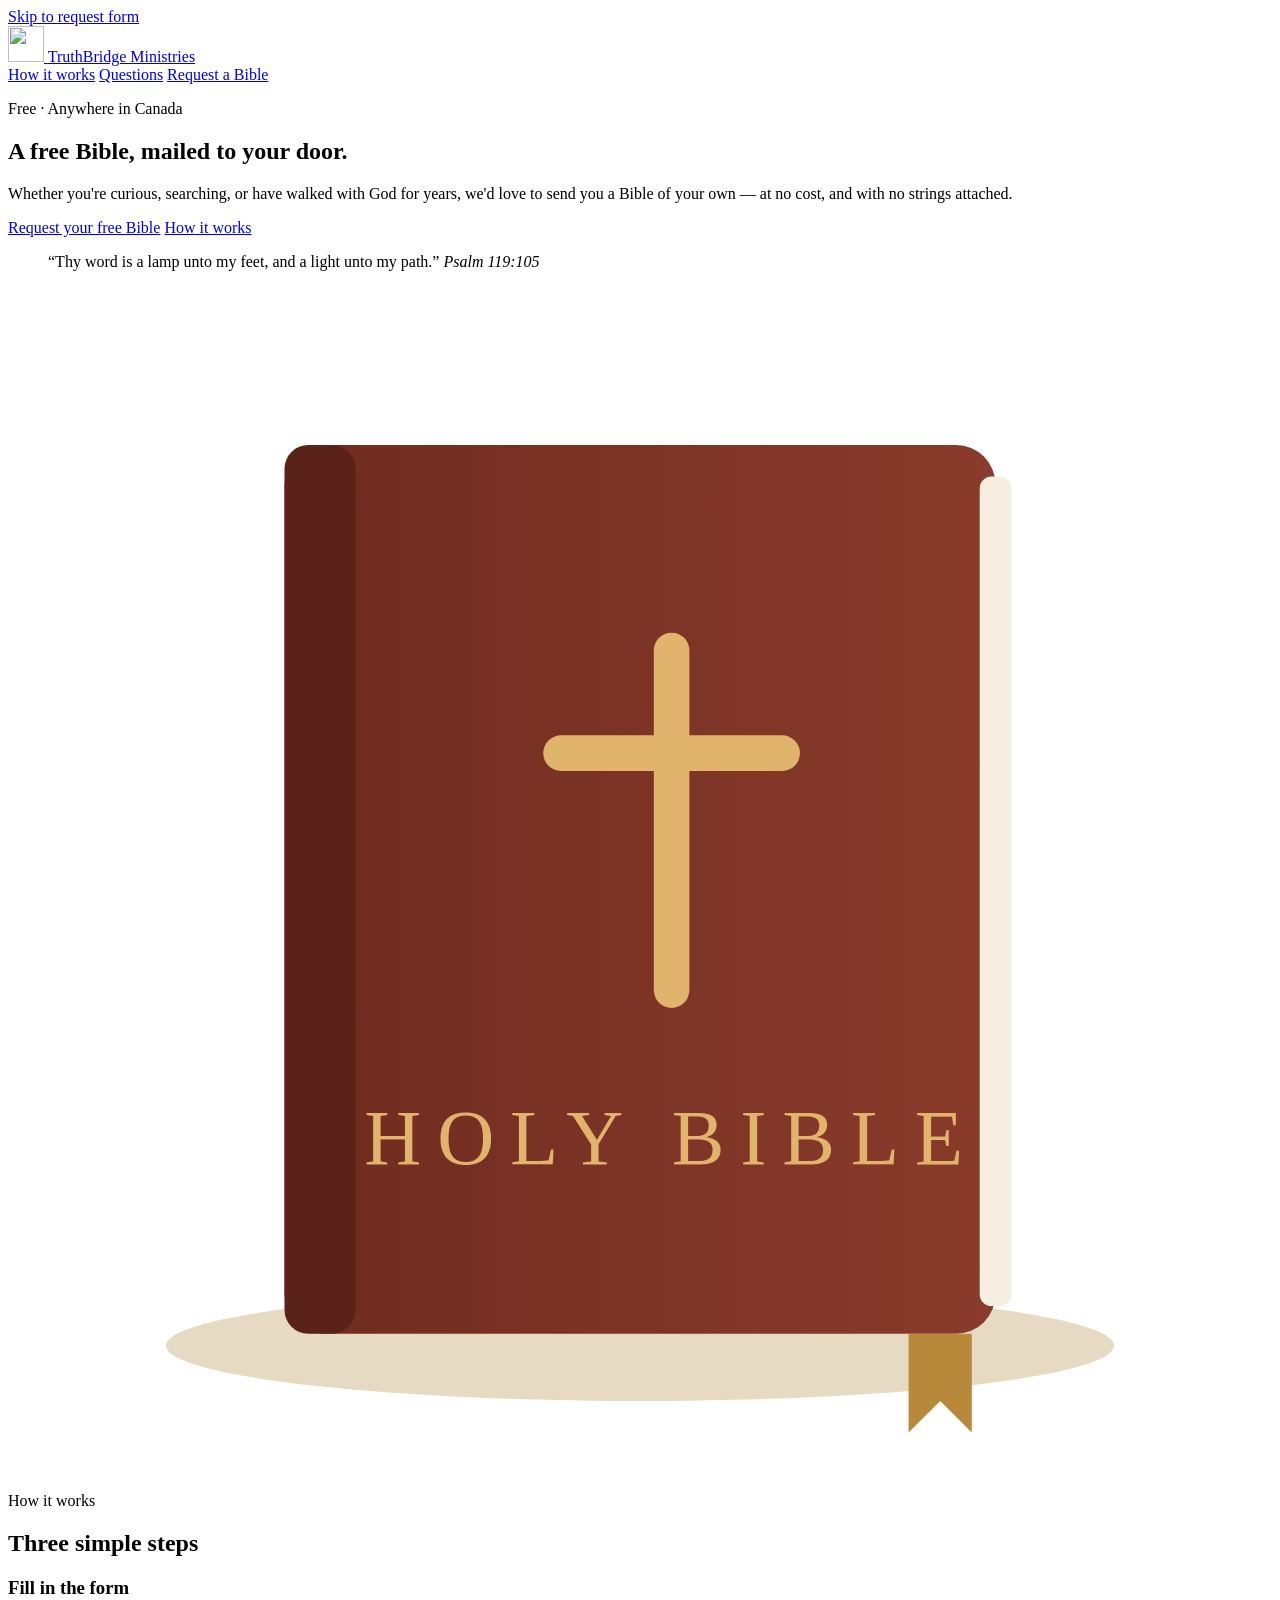
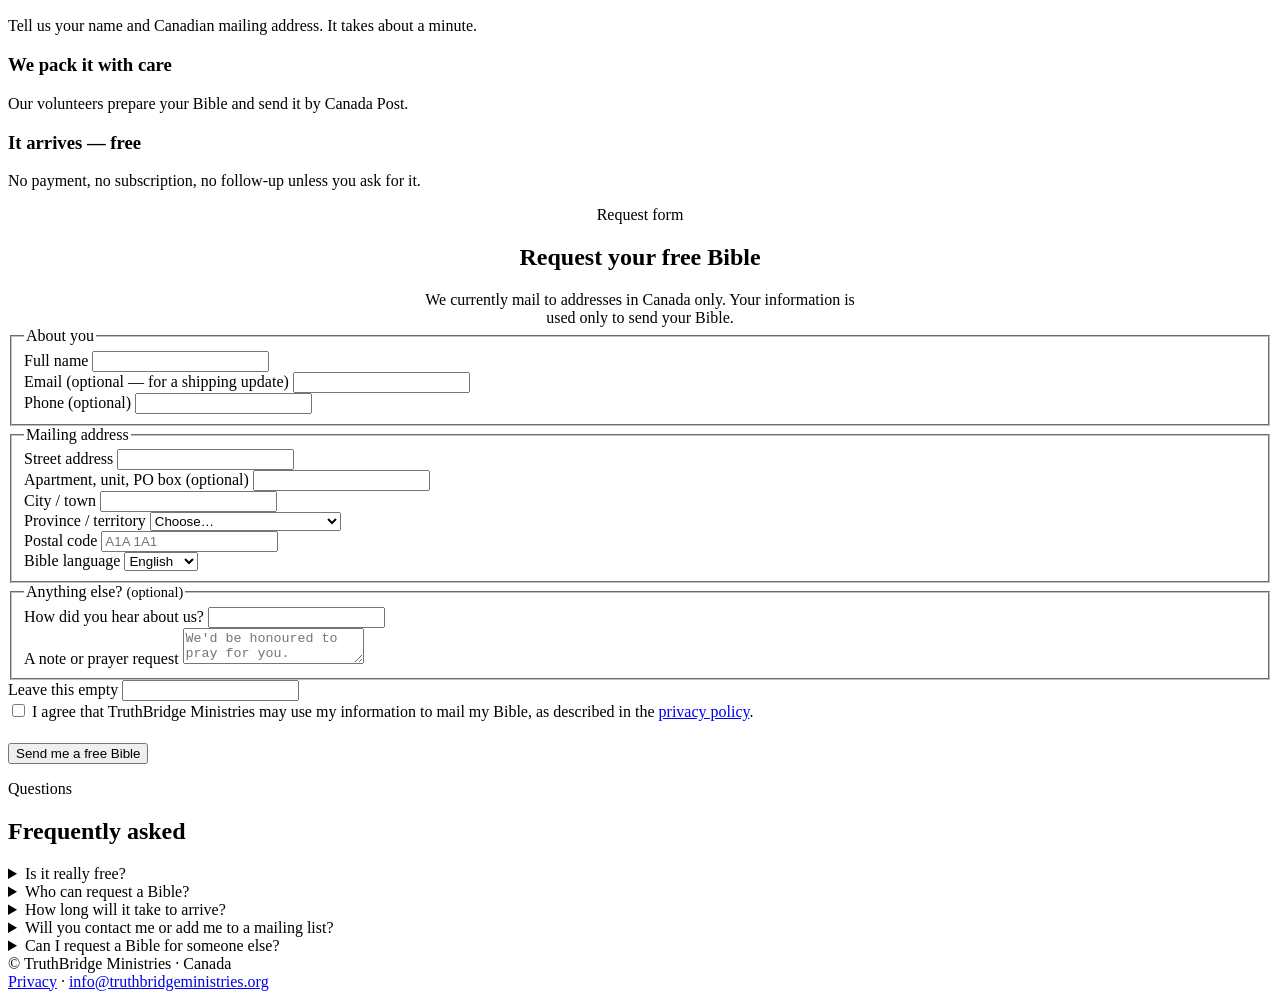
==== truthbridge/public/index.html @ 22ae553c "initial commit" ====
<!doctype html>
<html lang="en-CA">
<head>
  <meta charset="utf-8">
  <meta name="viewport" content="width=device-width, initial-scale=1">
  <title>TruthBridge Ministries — Free Bibles for Anyone in Canada</title>
  <meta name="description" content="TruthBridge Ministries mails a free Bible to anyone in Canada. No cost, no obligation — just fill in your address and we'll send one to you.">
  <link rel="icon" href="/assets/logo.svg" type="image/svg+xml">
  <meta property="og:title" content="Free Bibles for anyone in Canada — TruthBridge Ministries">
  <meta property="og:description" content="Request a free Bible, mailed to your door anywhere in Canada.">
  <meta property="og:type" content="website">
  <meta property="og:url" content="https://truthbridgeministries.org/">
  <link rel="preconnect" href="https://fonts.googleapis.com">
  <link rel="preconnect" href="https://fonts.gstatic.com" crossorigin>
  <link href="https://fonts.googleapis.com/css2?family=Cormorant+Garamond:ital,wght@0,600;0,700;1,500&family=Source+Sans+3:wght@400;600;700&display=swap" rel="stylesheet">
  <link rel="stylesheet" href="/assets/styles.css">
</head>
<body>
<a class="skip" href="#request">Skip to request form</a>

<header class="site-header">
  <div class="wrap">
    <a class="brand" href="/">
      <img src="/assets/logo.svg" alt="" width="36" height="36">
      <span>TruthBridge Ministries</span>
    </a>
    <nav class="nav" aria-label="Main">
      <a href="#how">How it works</a>
      <a href="#faq">Questions</a>
      <a href="#request" class="nav-cta">Request a Bible</a>
    </nav>
  </div>
</header>

<main>
  <section class="hero">
    <div class="wrap">
      <div>
        <p class="eyebrow">Free · Anywhere in Canada</p>
        <h1>A free Bible, mailed to your door.</h1>
        <p class="lede">Whether you're curious, searching, or have walked with God for years, we'd love to send you a Bible of your own — at no cost, and with no strings attached.</p>
        <div class="hero-actions">
          <a class="btn" href="#request">Request your free Bible</a>
          <a class="btn btn-ghost" href="#how">How it works</a>
        </div>
        <blockquote class="verse">
          “Thy word is a lamp unto my feet, and a light unto my path.”
          <cite>Psalm 119:105</cite>
        </blockquote>
      </div>
      <div class="hero-art" aria-hidden="true">
        <svg viewBox="0 0 320 300" xmlns="http://www.w3.org/2000/svg">
          <defs>
            <linearGradient id="cover" x1="0" x2="1">
              <stop offset="0" stop-color="#6f2c20"/><stop offset="1" stop-color="#8a3b2b"/>
            </linearGradient>
          </defs>
          <ellipse cx="160" cy="268" rx="120" ry="14" fill="#e6dac3"/>
          <rect x="70" y="40" width="180" height="225" rx="10" fill="url(#cover)"/>
          <rect x="70" y="40" width="18" height="225" rx="6" fill="#5a2218"/>
          <rect x="246" y="48" width="8" height="210" rx="3" fill="#f6efe0"/>
          <path d="M168 92 V178 M140 118 H196" stroke="#e0b46a" stroke-width="9" stroke-linecap="round"/>
          <text x="168" y="222" text-anchor="middle" font-family="Georgia, serif" font-size="20" fill="#e0b46a" letter-spacing="4">HOLY BIBLE</text>
          <path d="M228 265 L228 290 L236 282 L244 290 L244 265" fill="#b8893a"/>
        </svg>
      </div>
    </div>
  </section>

  <section id="how">
    <div class="wrap">
      <p class="eyebrow">How it works</p>
      <h2>Three simple steps</h2>
      <div class="steps">
        <div class="step"><h3>Fill in the form</h3><p>Tell us your name and Canadian mailing address. It takes about a minute.</p></div>
        <div class="step"><h3>We pack it with care</h3><p>Our volunteers prepare your Bible and send it by Canada Post.</p></div>
        <div class="step"><h3>It arrives — free</h3><p>No payment, no subscription, no follow-up unless you ask for it.</p></div>
      </div>
    </div>
  </section>

  <section id="request" class="alt">
    <div class="wrap">
      <p class="eyebrow" style="text-align:center">Request form</p>
      <h2 style="text-align:center">Request your free Bible</h2>
      <p style="text-align:center;color:var(--ink-soft);max-width:56ch;margin:0 auto">We currently mail to addresses in Canada only. Your information is used only to send your Bible.</p>

      <div class="form-card">
        <form id="bible-form" novalidate>
          <fieldset>
            <legend>About you</legend>
            <div class="grid">
              <div class="full">
                <label for="name">Full name</label>
                <input id="name" name="name" autocomplete="name" required maxlength="120">
              </div>
              <div>
                <label for="email">Email <span class="opt">(optional — for a shipping update)</span></label>
                <input id="email" name="email" type="email" autocomplete="email" maxlength="200">
              </div>
              <div>
                <label for="phone">Phone <span class="opt">(optional)</span></label>
                <input id="phone" name="phone" type="tel" autocomplete="tel" maxlength="30">
              </div>
            </div>
          </fieldset>

          <fieldset>
            <legend>Mailing address</legend>
            <div class="grid">
              <div class="full">
                <label for="address1">Street address</label>
                <input id="address1" name="address1" autocomplete="address-line1" required maxlength="200">
              </div>
              <div class="full">
                <label for="address2">Apartment, unit, PO box <span class="opt">(optional)</span></label>
                <input id="address2" name="address2" autocomplete="address-line2" maxlength="200">
              </div>
              <div>
                <label for="city">City / town</label>
                <input id="city" name="city" autocomplete="address-level2" required maxlength="100">
              </div>
              <div>
                <label for="province">Province / territory</label>
                <select id="province" name="province" autocomplete="address-level1" required>
                  <option value="">Choose…</option>
                  <option value="AB">Alberta</option>
                  <option value="BC">British Columbia</option>
                  <option value="MB">Manitoba</option>
                  <option value="NB">New Brunswick</option>
                  <option value="NL">Newfoundland and Labrador</option>
                  <option value="NS">Nova Scotia</option>
                  <option value="NT">Northwest Territories</option>
                  <option value="NU">Nunavut</option>
                  <option value="ON">Ontario</option>
                  <option value="PE">Prince Edward Island</option>
                  <option value="QC">Quebec</option>
                  <option value="SK">Saskatchewan</option>
                  <option value="YT">Yukon</option>
                </select>
              </div>
              <div>
                <label for="postal">Postal code</label>
                <input id="postal" name="postal" autocomplete="postal-code" required maxlength="7" placeholder="A1A 1A1" style="text-transform:uppercase">
              </div>
              <div>
                <label for="language">Bible language</label>
                <select id="language" name="language" required>
                  <option value="English">English</option>
                  <option value="French">Français</option>
                </select>
              </div>
            </div>
          </fieldset>

          <fieldset>
            <legend>Anything else? <span class="opt" style="font-family:var(--sans);font-size:.9rem">(optional)</span></legend>
            <div class="grid">
              <div class="full">
                <label for="heard">How did you hear about us?</label>
                <input id="heard" name="heard" maxlength="200">
              </div>
              <div class="full">
                <label for="message">A note or prayer request</label>
                <textarea id="message" name="message" maxlength="2000" placeholder="We'd be honoured to pray for you."></textarea>
              </div>
            </div>
          </fieldset>

          <div class="hp" aria-hidden="true">
            <label for="website">Leave this empty</label>
            <input id="website" name="website" tabindex="-1" autocomplete="off">
          </div>

          <label class="check">
            <input type="checkbox" name="consent" id="consent" required>
            <span>I agree that TruthBridge Ministries may use my information to mail my Bible, as described in the <a href="/privacy">privacy policy</a>.</span>
          </label>

          <div id="turnstile" style="margin-top:16px"></div>

          <div style="margin-top:22px">
            <button class="btn" type="submit" id="submit-btn">Send me a free Bible</button>
          </div>
          <div id="form-msg" class="form-msg" role="status" aria-live="polite"></div>
        </form>

        <div id="success" class="success" hidden>
          <h3>Thank you — your request is in!</h3>
          <p>We'll prepare your Bible and mail it to you soon. Delivery within Canada usually takes 2–3 weeks.</p>
          <p style="font-family:var(--serif);font-style:italic;font-size:1.15rem">“And ye shall know the truth, and the truth shall make you free.” — John 8:32</p>
        </div>
      </div>
    </div>
  </section>

  <section id="faq">
    <div class="wrap" style="max-width:820px">
      <p class="eyebrow">Questions</p>
      <h2>Frequently asked</h2>
      <div class="faq">
        <details><summary>Is it really free?</summary><p>Yes. There's no cost to you, including shipping. Our ministry is supported by the generosity of people who want God's Word in every Canadian home.</p></details>
        <details><summary>Who can request a Bible?</summary><p>Anyone with a mailing address in Canada. We ask for one Bible per household so we can reach as many people as possible.</p></details>
        <details><summary>How long will it take to arrive?</summary><p>Most Bibles arrive within 2–3 weeks. Remote and northern communities can take a little longer.</p></details>
        <details><summary>Will you contact me or add me to a mailing list?</summary><p>No. We only use your details to send your Bible (and a shipping note if you gave an email). We never sell or share your information.</p></details>
        <details><summary>Can I request a Bible for someone else?</summary><p>Yes — please enter their name and address, and make sure they'd be happy to receive it.</p></details>
      </div>
    </div>
  </section>
</main>

<footer class="site-footer">
  <div class="wrap">
    <div>© <span id="year"></span> TruthBridge Ministries · Canada</div>
    <div><a href="/privacy">Privacy</a> · <a href="mailto:info@truthbridgeministries.org">info@truthbridgeministries.org</a></div>
  </div>
</footer>

<script src="/assets/app.js" defer></script>
</body>
</html>
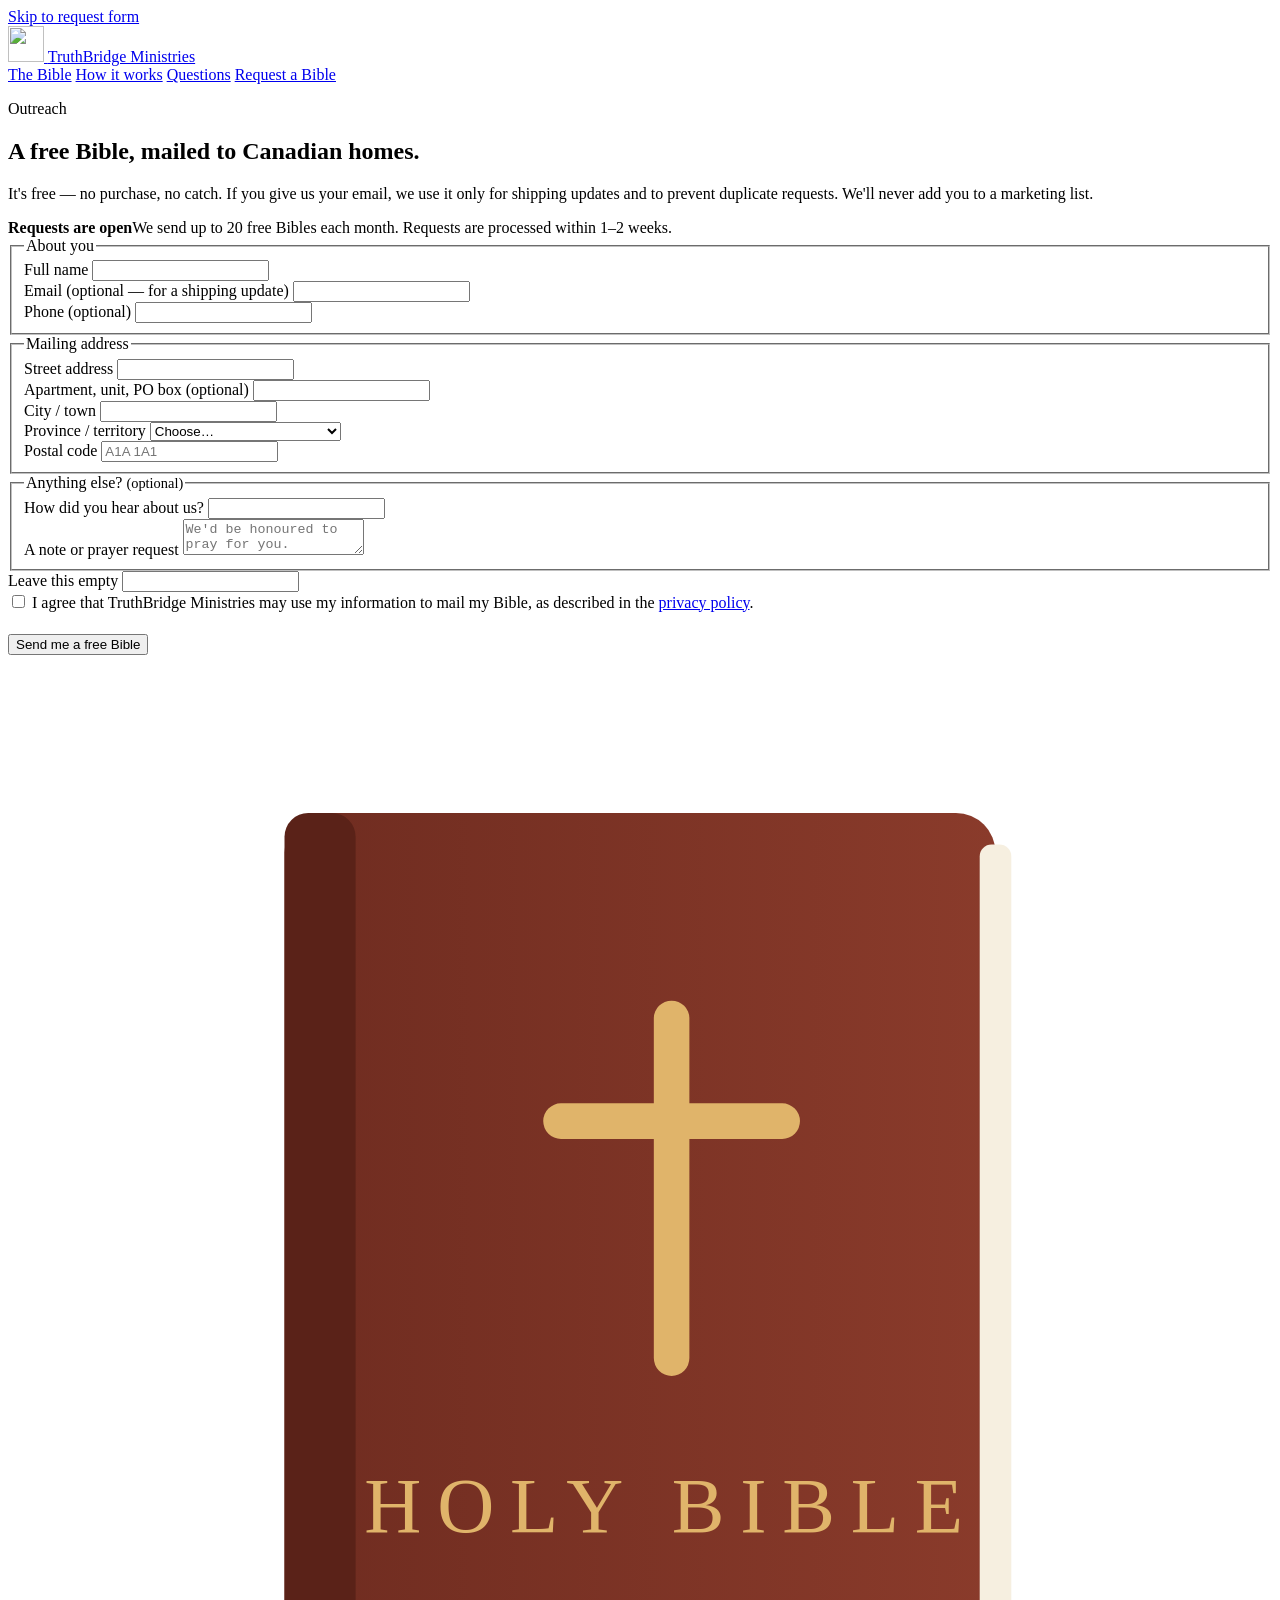
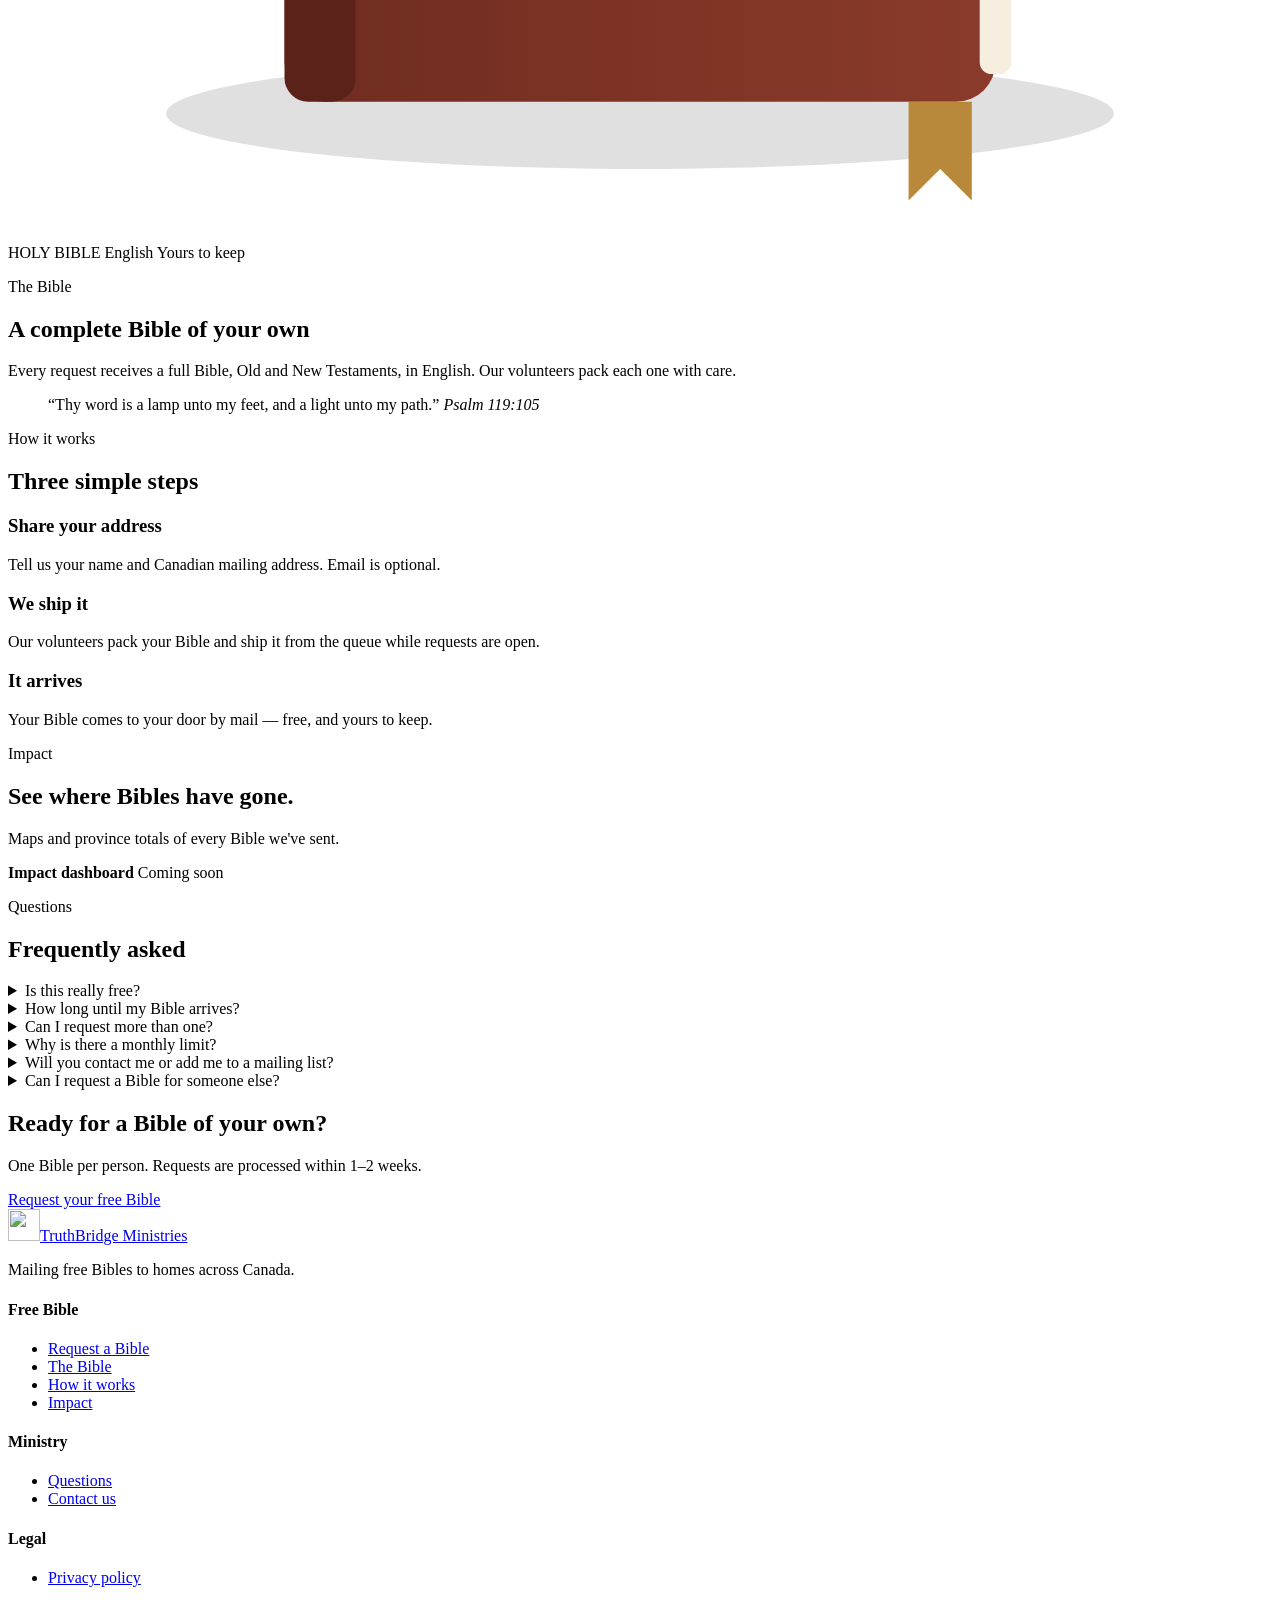
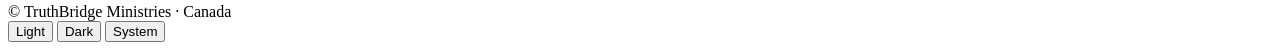
==== commit 37910b19: "Redesign free Bible page with monthly cap and one-per-person rule - New page layout: intro, open/ful" ====
--- a/truthbridge/public/index.html
+++ b/truthbridge/public/index.html
@@ -10,6 +10,7 @@
   <meta property="og:description" content="Request a free Bible, mailed to your door anywhere in Canada.">
   <meta property="og:type" content="website">
   <meta property="og:url" content="https://truthbridgeministries.org/">
+  <script src="/assets/theme.js"></script>
   <link rel="preconnect" href="https://fonts.googleapis.com">
   <link rel="preconnect" href="https://fonts.gstatic.com" crossorigin>
   <link href="https://fonts.googleapis.com/css2?family=Cormorant+Garamond:ital,wght@0,600;0,700;1,500&family=Source+Sans+3:wght@400;600;700&display=swap" rel="stylesheet">
@@ -25,6 +26,7 @@
       <span>TruthBridge Ministries</span>
     </a>
     <nav class="nav" aria-label="Main">
+      <a href="#bible">The Bible</a>
       <a href="#how">How it works</a>
       <a href="#faq">Questions</a>
       <a href="#request" class="nav-cta">Request a Bible</a>
@@ -33,59 +35,31 @@
 </header>
 
 <main>
-  <section class="hero">
-    <div class="wrap">
-      <div>
-        <p class="eyebrow">Free · Anywhere in Canada</p>
-        <h1>A free Bible, mailed to your door.</h1>
-        <p class="lede">Whether you're curious, searching, or have walked with God for years, we'd love to send you a Bible of your own — at no cost, and with no strings attached.</p>
-        <div class="hero-actions">
-          <a class="btn" href="#request">Request your free Bible</a>
-          <a class="btn btn-ghost" href="#how">How it works</a>
+  <!-- 1. Intro -->
+  <section class="intro">
+    <div class="wrap center">
+      <p class="eyebrow">Outreach</p>
+      <h1>A free Bible, mailed to Canadian homes.</h1>
+      <p class="lede">It's free — no purchase, no catch. If you give us your email, we use it only for shipping updates and to prevent duplicate requests. We'll never add you to a marketing list.</p>
+    </div>
+  </section>
+
+  <!-- 2. Status notice + request form (app.js switches these to the "full" state when the monthly cap is reached) -->
+  <section id="request" class="request">
+    <div class="wrap">
+      <div class="notice" id="notice" role="status">
+        <span class="dot" aria-hidden="true"></span>
+        <div id="notice-text"><strong>Requests are open</strong>We send up to <span data-limit>20</span> free Bibles each month. Requests are processed within 1–2 weeks.</div>
+      </div>
+
+      <div class="form-card">
+        <div id="closed-panel" class="closed-panel" hidden>
+          <h3>This month's requests are full</h3>
+          <p>We've reached our limit of <span data-limit>20</span> free Bibles for this month. Requests reopen on <strong data-reopens>the 1st of next month</strong> — please check back then.</p>
+          <p>Want to help us send more Bibles each month? Gifts help cover printing and postage.</p>
+          <a class="btn btn-ghost" href="mailto:contact@truthbridgeministries.org?subject=Supporting%20TruthBridge%20Ministries">Support the ministry</a>
         </div>
-        <blockquote class="verse">
-          “Thy word is a lamp unto my feet, and a light unto my path.”
-          <cite>Psalm 119:105</cite>
-        </blockquote>
-      </div>
-      <div class="hero-art" aria-hidden="true">
-        <svg viewBox="0 0 320 300" xmlns="http://www.w3.org/2000/svg">
-          <defs>
-            <linearGradient id="cover" x1="0" x2="1">
-              <stop offset="0" stop-color="#6f2c20"/><stop offset="1" stop-color="#8a3b2b"/>
-            </linearGradient>
-          </defs>
-          <ellipse cx="160" cy="268" rx="120" ry="14" fill="#e6dac3"/>
-          <rect x="70" y="40" width="180" height="225" rx="10" fill="url(#cover)"/>
-          <rect x="70" y="40" width="18" height="225" rx="6" fill="#5a2218"/>
-          <rect x="246" y="48" width="8" height="210" rx="3" fill="#f6efe0"/>
-          <path d="M168 92 V178 M140 118 H196" stroke="#e0b46a" stroke-width="9" stroke-linecap="round"/>
-          <text x="168" y="222" text-anchor="middle" font-family="Georgia, serif" font-size="20" fill="#e0b46a" letter-spacing="4">HOLY BIBLE</text>
-          <path d="M228 265 L228 290 L236 282 L244 290 L244 265" fill="#b8893a"/>
-        </svg>
-      </div>
-    </div>
-  </section>
-
-  <section id="how">
-    <div class="wrap">
-      <p class="eyebrow">How it works</p>
-      <h2>Three simple steps</h2>
-      <div class="steps">
-        <div class="step"><h3>Fill in the form</h3><p>Tell us your name and Canadian mailing address. It takes about a minute.</p></div>
-        <div class="step"><h3>We pack it with care</h3><p>Our volunteers prepare your Bible and send it by Canada Post.</p></div>
-        <div class="step"><h3>It arrives — free</h3><p>No payment, no subscription, no follow-up unless you ask for it.</p></div>
-      </div>
-    </div>
-  </section>
-
-  <section id="request" class="alt">
-    <div class="wrap">
-      <p class="eyebrow" style="text-align:center">Request form</p>
-      <h2 style="text-align:center">Request your free Bible</h2>
-      <p style="text-align:center;color:var(--ink-soft);max-width:56ch;margin:0 auto">We currently mail to addresses in Canada only. Your information is used only to send your Bible.</p>
-
-      <div class="form-card">
+
         <form id="bible-form" novalidate>
           <fieldset>
             <legend>About you</legend>
@@ -143,13 +117,6 @@
                 <label for="postal">Postal code</label>
                 <input id="postal" name="postal" autocomplete="postal-code" required maxlength="7" placeholder="A1A 1A1" style="text-transform:uppercase">
               </div>
-              <div>
-                <label for="language">Bible language</label>
-                <select id="language" name="language" required>
-                  <option value="English">English</option>
-                  <option value="French">Français</option>
-                </select>
-              </div>
             </div>
           </fieldset>
 
@@ -187,32 +154,141 @@
 
         <div id="success" class="success" hidden>
           <h3>Thank you — your request is in!</h3>
-          <p>We'll prepare your Bible and mail it to you soon. Delivery within Canada usually takes 2–3 weeks.</p>
+          <p>Requests are processed within 1–2 weeks.</p>
           <p style="font-family:var(--serif);font-style:italic;font-size:1.15rem">“And ye shall know the truth, and the truth shall make you free.” — John 8:32</p>
         </div>
       </div>
     </div>
   </section>
 
+  <!-- 3. Bible showcase -->
+  <section id="bible" class="showcase alt">
+    <div class="wrap">
+      <div class="bible-card" aria-hidden="true">
+        <svg viewBox="0 0 320 300" xmlns="http://www.w3.org/2000/svg">
+          <defs>
+            <linearGradient id="cover" x1="0" x2="1">
+              <stop offset="0" stop-color="#6f2c20"/><stop offset="1" stop-color="#8a3b2b"/>
+            </linearGradient>
+          </defs>
+          <ellipse cx="160" cy="268" rx="120" ry="14" fill="#000" opacity=".12"/>
+          <rect x="70" y="40" width="180" height="225" rx="10" fill="url(#cover)"/>
+          <rect x="70" y="40" width="18" height="225" rx="6" fill="#5a2218"/>
+          <rect x="246" y="48" width="8" height="210" rx="3" fill="#f6efe0"/>
+          <path d="M168 92 V178 M140 118 H196" stroke="#e0b46a" stroke-width="9" stroke-linecap="round"/>
+          <text x="168" y="222" text-anchor="middle" font-family="Georgia, serif" font-size="20" fill="#e0b46a" letter-spacing="4">HOLY BIBLE</text>
+          <path d="M228 265 L228 290 L236 282 L244 290 L244 265" fill="#b8893a"/>
+        </svg>
+        <div class="tags">
+          <span class="tag strong">HOLY BIBLE</span>
+          <span class="tag">English</span>
+          <span class="tag">Yours to keep</span>
+        </div>
+      </div>
+      <div>
+        <p class="eyebrow">The Bible</p>
+        <h2>A complete Bible of your own</h2>
+        <p class="lede">Every request receives a full Bible, Old and New Testaments, in English. Our volunteers pack each one with care.</p>
+        <blockquote class="verse">
+          “Thy word is a lamp unto my feet, and a light unto my path.”
+          <cite>Psalm 119:105</cite>
+        </blockquote>
+      </div>
+    </div>
+  </section>
+
+  <!-- 4. How it works -->
+  <section id="how">
+    <div class="wrap">
+      <p class="eyebrow">How it works</p>
+      <h2>Three simple steps</h2>
+      <div class="steps">
+        <div class="step"><h3>Share your address</h3><p>Tell us your name and Canadian mailing address. Email is optional.</p></div>
+        <div class="step"><h3>We ship it</h3><p>Our volunteers pack your Bible and ship it from the queue while requests are open.</p></div>
+        <div class="step"><h3>It arrives</h3><p>Your Bible comes to your door by mail — free, and yours to keep.</p></div>
+      </div>
+    </div>
+  </section>
+
+  <!-- 5. Impact dashboard (placeholder until details are ready) -->
+  <section id="impact" class="alt">
+    <div class="wrap">
+      <p class="eyebrow">Impact</p>
+      <h2>See where Bibles have gone.</h2>
+      <p class="lede">Maps and province totals of every Bible we've sent.</p>
+      <div class="impact-placeholder">
+        <strong>Impact dashboard</strong>
+        <span>Coming soon</span>
+      </div>
+    </div>
+  </section>
+
+  <!-- 6. FAQ -->
   <section id="faq">
-    <div class="wrap" style="max-width:820px">
+    <div class="wrap narrow">
       <p class="eyebrow">Questions</p>
       <h2>Frequently asked</h2>
       <div class="faq">
-        <details><summary>Is it really free?</summary><p>Yes. There's no cost to you, including shipping. Our ministry is supported by the generosity of people who want God's Word in every Canadian home.</p></details>
-        <details><summary>Who can request a Bible?</summary><p>Anyone with a mailing address in Canada. We ask for one Bible per household so we can reach as many people as possible.</p></details>
-        <details><summary>How long will it take to arrive?</summary><p>Most Bibles arrive within 2–3 weeks. Remote and northern communities can take a little longer.</p></details>
+        <details><summary>Is this really free?</summary><p>Yes — for any mailing address in Canada, including shipping, while monthly capacity and funding allow. Our ministry is supported by the generosity of people who want God's Word in every Canadian home.</p></details>
+        <details><summary>How long until my Bible arrives?</summary><p>Requests are processed within 1–2 weeks.</p></details>
+        <details><summary>Can I request more than one?</summary><p>No. We send one Bible per person so we can reach as many people as possible.</p></details>
+        <details><summary>Why is there a monthly limit?</summary><p>It keeps the ministry funded and sustainable. We currently send up to <span data-limit>20</span> Bibles each month. When the month is full, requests reopen on the 1st.</p></details>
         <details><summary>Will you contact me or add me to a mailing list?</summary><p>No. We only use your details to send your Bible (and a shipping note if you gave an email). We never sell or share your information.</p></details>
         <details><summary>Can I request a Bible for someone else?</summary><p>Yes — please enter their name and address, and make sure they'd be happy to receive it.</p></details>
       </div>
     </div>
   </section>
+
+  <!-- 7. Closing banner -->
+  <section class="closing alt">
+    <div class="wrap">
+      <div class="closing-card">
+        <h2 id="closing-title">Ready for a Bible of your own?</h2>
+        <p>One Bible per person. Requests are processed within 1–2 weeks.</p>
+        <a class="btn" href="#request" id="closing-btn">Request your free Bible</a>
+      </div>
+    </div>
+  </section>
 </main>
 
 <footer class="site-footer">
   <div class="wrap">
-    <div>© <span id="year"></span> TruthBridge Ministries · Canada</div>
-    <div><a href="/privacy">Privacy</a> · <a href="mailto:info@truthbridgeministries.org">info@truthbridgeministries.org</a></div>
+    <div class="footer-grid">
+      <div class="footer-about">
+        <a class="brand" href="/"><img src="/assets/logo.svg" alt="" width="32" height="32"><span>TruthBridge Ministries</span></a>
+        <p>Mailing free Bibles to homes across Canada.</p>
+      </div>
+      <div class="footer-col">
+        <h4>Free Bible</h4>
+        <ul>
+          <li><a href="#request">Request a Bible</a></li>
+          <li><a href="#bible">The Bible</a></li>
+          <li><a href="#how">How it works</a></li>
+          <li><a href="#impact">Impact</a></li>
+        </ul>
+      </div>
+      <div class="footer-col">
+        <h4>Ministry</h4>
+        <ul>
+          <li><a href="#faq">Questions</a></li>
+          <li><a href="mailto:contact@truthbridgeministries.org">Contact us</a></li>
+        </ul>
+      </div>
+      <div class="footer-col">
+        <h4>Legal</h4>
+        <ul>
+          <li><a href="/privacy">Privacy policy</a></li>
+        </ul>
+      </div>
+    </div>
+    <div class="footer-bottom">
+      <div>© <span id="year"></span> TruthBridge Ministries · Canada</div>
+      <div class="theme-toggle" role="group" aria-label="Appearance">
+        <button type="button" data-theme-choice="light">Light</button>
+        <button type="button" data-theme-choice="dark">Dark</button>
+        <button type="button" data-theme-choice="system">System</button>
+      </div>
+    </div>
   </div>
 </footer>
 
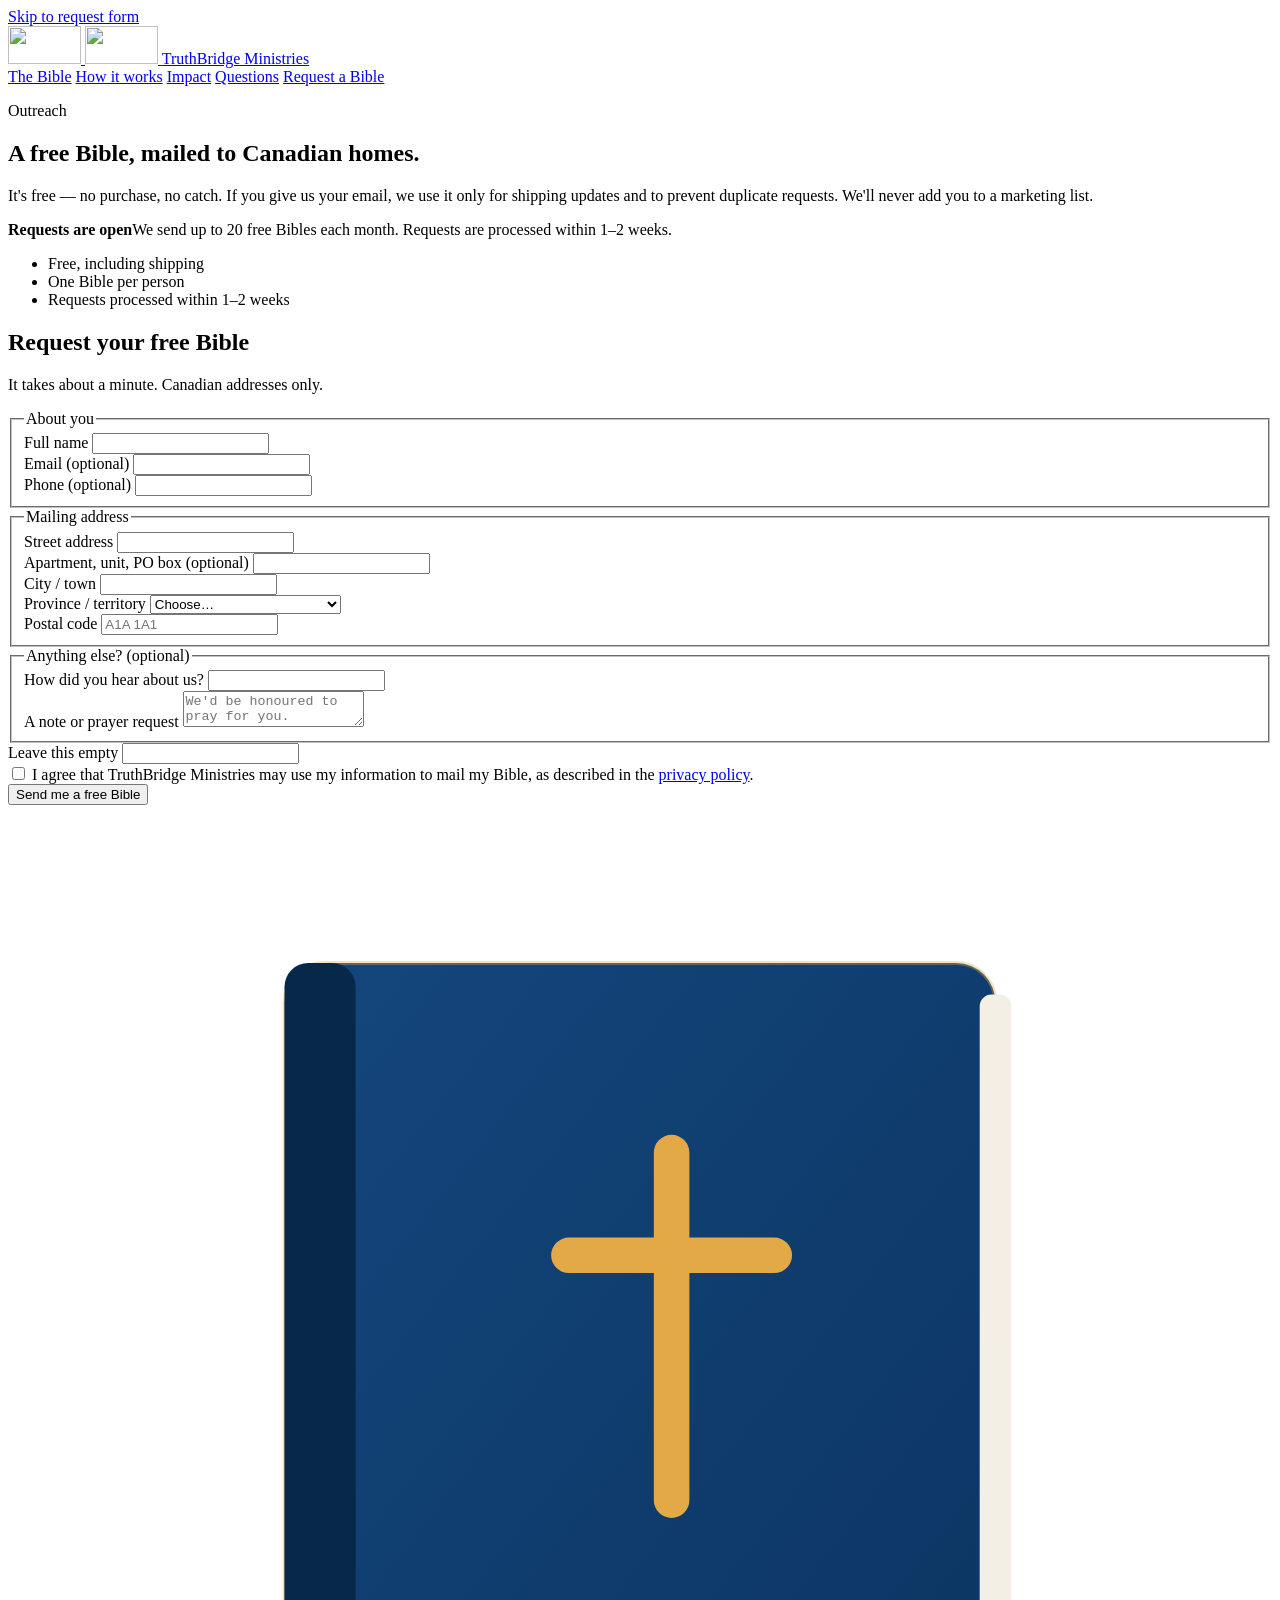
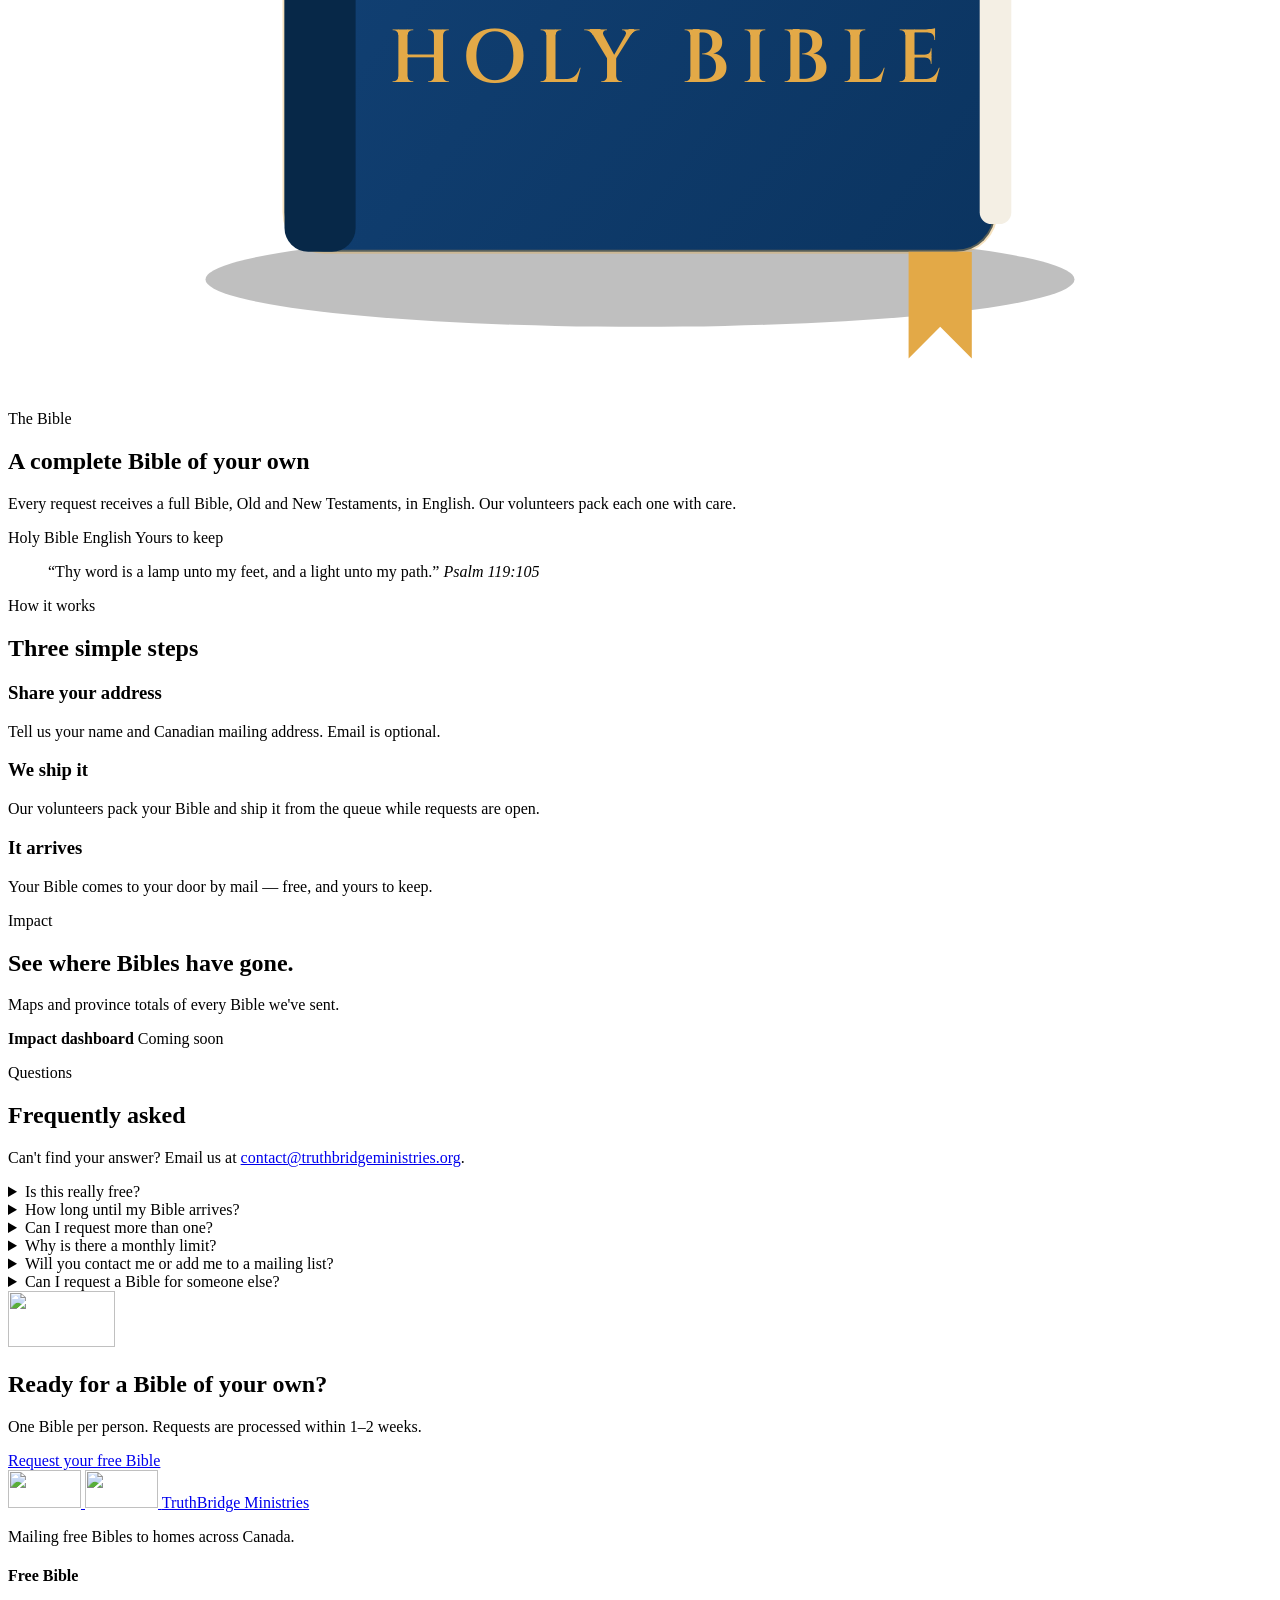
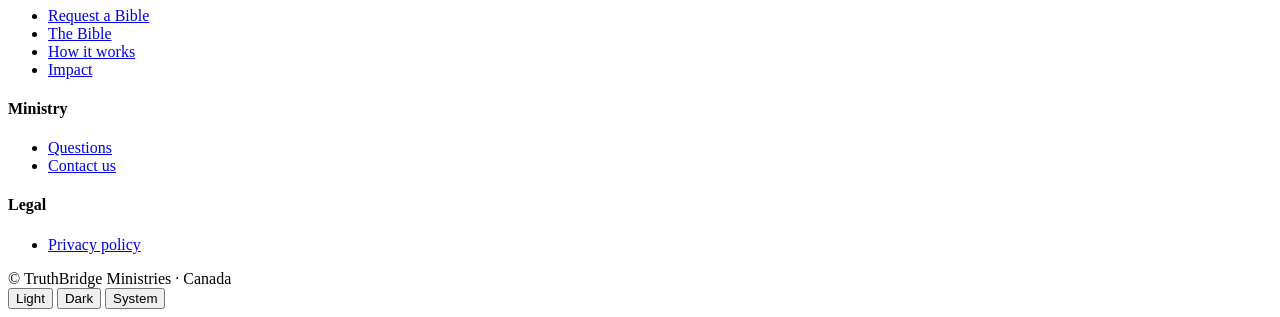
==== commit 922eea7c: "Rebrand site with logo colours, modern layout and consistent fonts - Navy #072848 and gold #e3a947 f" ====
--- a/truthbridge/public/index.html
+++ b/truthbridge/public/index.html
@@ -4,8 +4,10 @@
   <meta charset="utf-8">
   <meta name="viewport" content="width=device-width, initial-scale=1">
   <title>TruthBridge Ministries — Free Bibles for Anyone in Canada</title>
-  <meta name="description" content="TruthBridge Ministries mails a free Bible to anyone in Canada. No cost, no obligation — just fill in your address and we'll send one to you.">
-  <link rel="icon" href="/assets/logo.svg" type="image/svg+xml">
+  <meta name="description" content="TruthBridge Ministries mails a free Bible to anyone in Canada. No cost, no catch — just fill in your address and we'll send one to you.">
+  <meta name="theme-color" content="#072848">
+  <link rel="icon" href="/assets/favicon.png" type="image/png">
+  <link rel="apple-touch-icon" href="/assets/favicon.png">
   <meta property="og:title" content="Free Bibles for anyone in Canada — TruthBridge Ministries">
   <meta property="og:description" content="Request a free Bible, mailed to your door anywhere in Canada.">
   <meta property="og:type" content="website">
@@ -13,7 +15,7 @@
   <script src="/assets/theme.js"></script>
   <link rel="preconnect" href="https://fonts.googleapis.com">
   <link rel="preconnect" href="https://fonts.gstatic.com" crossorigin>
-  <link href="https://fonts.googleapis.com/css2?family=Cormorant+Garamond:ital,wght@0,600;0,700;1,500&family=Source+Sans+3:wght@400;600;700&display=swap" rel="stylesheet">
+  <link href="https://fonts.googleapis.com/css2?family=Cinzel:wght@600&family=Plus+Jakarta+Sans:ital,wght@0,400;0,500;0,600;0,700;0,800;1,400&display=swap" rel="stylesheet">
   <link rel="stylesheet" href="/assets/styles.css">
 </head>
 <body>
@@ -21,46 +23,55 @@
 
 <header class="site-header">
   <div class="wrap">
-    <a class="brand" href="/">
-      <img src="/assets/logo.svg" alt="" width="36" height="36">
-      <span>TruthBridge Ministries</span>
+    <a class="brand" href="/" aria-label="TruthBridge Ministries — home">
+      <img class="logo-light" src="/assets/logo-mark.png" alt="" width="73" height="38">
+      <img class="logo-dark" src="/assets/logo-mark-dark.png" alt="" width="73" height="38">
+      <span class="brand-name">TruthBridge Ministries</span>
     </a>
     <nav class="nav" aria-label="Main">
       <a href="#bible">The Bible</a>
       <a href="#how">How it works</a>
+      <a href="#impact">Impact</a>
       <a href="#faq">Questions</a>
-      <a href="#request" class="nav-cta">Request a Bible</a>
+      <a href="#request" class="btn btn-sm">Request a Bible</a>
     </nav>
   </div>
 </header>
 
 <main>
-  <!-- 1. Intro -->
-  <section class="intro">
-    <div class="wrap center">
-      <p class="eyebrow">Outreach</p>
-      <h1>A free Bible, mailed to Canadian homes.</h1>
-      <p class="lede">It's free — no purchase, no catch. If you give us your email, we use it only for shipping updates and to prevent duplicate requests. We'll never add you to a marketing list.</p>
-    </div>
-  </section>
-
-  <!-- 2. Status notice + request form (app.js switches these to the "full" state when the monthly cap is reached) -->
-  <section id="request" class="request">
-    <div class="wrap">
-      <div class="notice" id="notice" role="status">
-        <span class="dot" aria-hidden="true"></span>
-        <div id="notice-text"><strong>Requests are open</strong>We send up to <span data-limit>20</span> free Bibles each month. Requests are processed within 1–2 weeks.</div>
+  <!-- 1. Intro + status + request form (app.js switches to the "full" state when the monthly cap is reached) -->
+  <section class="hero" id="request">
+    <div class="wrap hero-grid">
+      <div class="hero-copy">
+        <p class="eyebrow">Outreach</p>
+        <h1>A free Bible, mailed to Canadian homes.</h1>
+        <p class="lede">It's free — no purchase, no catch. If you give us your email, we use it only for shipping updates and to prevent duplicate requests. We'll never add you to a marketing list.</p>
+
+        <div class="notice" id="notice" role="status">
+          <span class="dot" aria-hidden="true"></span>
+          <div id="notice-text"><strong>Requests are open</strong>We send up to <span data-limit>20</span> free Bibles each month. Requests are processed within 1–2 weeks.</div>
+        </div>
+
+        <ul class="checks">
+          <li>Free, including shipping</li>
+          <li>One Bible per person</li>
+          <li>Requests processed within 1–2 weeks</li>
+        </ul>
       </div>
 
       <div class="form-card">
         <div id="closed-panel" class="closed-panel" hidden>
-          <h3>This month's requests are full</h3>
+          <div class="icon-badge" aria-hidden="true">✦</div>
+          <h2 class="form-title">This month's requests are full</h2>
           <p>We've reached our limit of <span data-limit>20</span> free Bibles for this month. Requests reopen on <strong data-reopens>the 1st of next month</strong> — please check back then.</p>
           <p>Want to help us send more Bibles each month? Gifts help cover printing and postage.</p>
-          <a class="btn btn-ghost" href="mailto:contact@truthbridgeministries.org?subject=Supporting%20TruthBridge%20Ministries">Support the ministry</a>
+          <a class="btn" href="mailto:contact@truthbridgeministries.org?subject=Supporting%20TruthBridge%20Ministries">Support the ministry</a>
         </div>
 
         <form id="bible-form" novalidate>
+          <h2 class="form-title">Request your free Bible</h2>
+          <p class="form-sub">It takes about a minute. Canadian addresses only.</p>
+
           <fieldset>
             <legend>About you</legend>
             <div class="grid">
@@ -69,7 +80,7 @@
                 <input id="name" name="name" autocomplete="name" required maxlength="120">
               </div>
               <div>
-                <label for="email">Email <span class="opt">(optional — for a shipping update)</span></label>
+                <label for="email">Email <span class="opt">(optional)</span></label>
                 <input id="email" name="email" type="email" autocomplete="email" maxlength="200">
               </div>
               <div>
@@ -90,7 +101,7 @@
                 <label for="address2">Apartment, unit, PO box <span class="opt">(optional)</span></label>
                 <input id="address2" name="address2" autocomplete="address-line2" maxlength="200">
               </div>
-              <div>
+              <div class="full">
                 <label for="city">City / town</label>
                 <input id="city" name="city" autocomplete="address-level2" required maxlength="100">
               </div>
@@ -115,13 +126,13 @@
               </div>
               <div>
                 <label for="postal">Postal code</label>
-                <input id="postal" name="postal" autocomplete="postal-code" required maxlength="7" placeholder="A1A 1A1" style="text-transform:uppercase">
+                <input id="postal" name="postal" class="upper" autocomplete="postal-code" required maxlength="7" placeholder="A1A 1A1">
               </div>
             </div>
           </fieldset>
 
           <fieldset>
-            <legend>Anything else? <span class="opt" style="font-family:var(--sans);font-size:.9rem">(optional)</span></legend>
+            <legend>Anything else? <span class="opt">(optional)</span></legend>
             <div class="grid">
               <div class="full">
                 <label for="heard">How did you hear about us?</label>
@@ -144,51 +155,52 @@
             <span>I agree that TruthBridge Ministries may use my information to mail my Bible, as described in the <a href="/privacy">privacy policy</a>.</span>
           </label>
 
-          <div id="turnstile" style="margin-top:16px"></div>
-
-          <div style="margin-top:22px">
-            <button class="btn" type="submit" id="submit-btn">Send me a free Bible</button>
+          <div id="turnstile"></div>
+
+          <div class="form-actions">
+            <button class="btn btn-block" type="submit" id="submit-btn">Send me a free Bible</button>
           </div>
           <div id="form-msg" class="form-msg" role="status" aria-live="polite"></div>
         </form>
 
         <div id="success" class="success" hidden>
-          <h3>Thank you — your request is in!</h3>
+          <div class="icon-badge" aria-hidden="true">✓</div>
+          <h2 class="form-title">Thank you — your request is in!</h2>
           <p>Requests are processed within 1–2 weeks.</p>
-          <p style="font-family:var(--serif);font-style:italic;font-size:1.15rem">“And ye shall know the truth, and the truth shall make you free.” — John 8:32</p>
+          <p class="verse-sm">“And ye shall know the truth, and the truth shall make you free.” — John 8:32</p>
         </div>
       </div>
     </div>
   </section>
 
-  <!-- 3. Bible showcase -->
-  <section id="bible" class="showcase alt">
+  <!-- 2. Bible showcase -->
+  <section id="bible" class="showcase band">
     <div class="wrap">
-      <div class="bible-card" aria-hidden="true">
+      <div class="bible-art" aria-hidden="true">
         <svg viewBox="0 0 320 300" xmlns="http://www.w3.org/2000/svg">
           <defs>
-            <linearGradient id="cover" x1="0" x2="1">
-              <stop offset="0" stop-color="#6f2c20"/><stop offset="1" stop-color="#8a3b2b"/>
+            <linearGradient id="cover" x1="0" x2="1" y1="0" y2="1">
+              <stop offset="0" stop-color="#14467d"/><stop offset="1" stop-color="#0b3460"/>
             </linearGradient>
           </defs>
-          <ellipse cx="160" cy="268" rx="120" ry="14" fill="#000" opacity=".12"/>
-          <rect x="70" y="40" width="180" height="225" rx="10" fill="url(#cover)"/>
-          <rect x="70" y="40" width="18" height="225" rx="6" fill="#5a2218"/>
-          <rect x="246" y="48" width="8" height="210" rx="3" fill="#f6efe0"/>
-          <path d="M168 92 V178 M140 118 H196" stroke="#e0b46a" stroke-width="9" stroke-linecap="round"/>
-          <text x="168" y="222" text-anchor="middle" font-family="Georgia, serif" font-size="20" fill="#e0b46a" letter-spacing="4">HOLY BIBLE</text>
-          <path d="M228 265 L228 290 L236 282 L244 290 L244 265" fill="#b8893a"/>
+          <ellipse cx="160" cy="272" rx="110" ry="12" fill="#000" opacity=".25"/>
+          <rect x="70" y="40" width="180" height="225" rx="10" fill="url(#cover)" stroke="#e3a947" stroke-opacity=".35"/>
+          <rect x="70" y="40" width="18" height="225" rx="6" fill="#072848"/>
+          <rect x="246" y="48" width="8" height="210" rx="3" fill="#f4efe4"/>
+          <path d="M168 88 V176 M142 114 H194" stroke="#e3a947" stroke-width="9" stroke-linecap="round"/>
+          <text x="168" y="222" text-anchor="middle" font-family="Cinzel, Georgia, serif" font-weight="600" font-size="19" fill="#e3a947" letter-spacing="3">HOLY BIBLE</text>
+          <path d="M228 265 L228 292 L236 284 L244 292 L244 265" fill="#e3a947"/>
         </svg>
-        <div class="tags">
-          <span class="tag strong">HOLY BIBLE</span>
-          <span class="tag">English</span>
-          <span class="tag">Yours to keep</span>
-        </div>
       </div>
       <div>
         <p class="eyebrow">The Bible</p>
         <h2>A complete Bible of your own</h2>
         <p class="lede">Every request receives a full Bible, Old and New Testaments, in English. Our volunteers pack each one with care.</p>
+        <div class="tags">
+          <span class="tag strong">Holy Bible</span>
+          <span class="tag">English</span>
+          <span class="tag">Yours to keep</span>
+        </div>
         <blockquote class="verse">
           “Thy word is a lamp unto my feet, and a light unto my path.”
           <cite>Psalm 119:105</cite>
@@ -197,11 +209,13 @@
     </div>
   </section>
 
-  <!-- 4. How it works -->
+  <!-- 3. How it works -->
   <section id="how">
     <div class="wrap">
-      <p class="eyebrow">How it works</p>
-      <h2>Three simple steps</h2>
+      <div class="section-head">
+        <p class="eyebrow">How it works</p>
+        <h2>Three simple steps</h2>
+      </div>
       <div class="steps">
         <div class="step"><h3>Share your address</h3><p>Tell us your name and Canadian mailing address. Email is optional.</p></div>
         <div class="step"><h3>We ship it</h3><p>Our volunteers pack your Bible and ship it from the queue while requests are open.</p></div>
@@ -210,12 +224,14 @@
     </div>
   </section>
 
-  <!-- 5. Impact dashboard (placeholder until details are ready) -->
+  <!-- 4. Impact dashboard (placeholder until details are ready) -->
   <section id="impact" class="alt">
     <div class="wrap">
-      <p class="eyebrow">Impact</p>
-      <h2>See where Bibles have gone.</h2>
-      <p class="lede">Maps and province totals of every Bible we've sent.</p>
+      <div class="section-head">
+        <p class="eyebrow">Impact</p>
+        <h2>See where Bibles have gone.</h2>
+        <p class="lede">Maps and province totals of every Bible we've sent.</p>
+      </div>
       <div class="impact-placeholder">
         <strong>Impact dashboard</strong>
         <span>Coming soon</span>
@@ -223,11 +239,14 @@
     </div>
   </section>
 
-  <!-- 6. FAQ -->
+  <!-- 5. FAQ -->
   <section id="faq">
-    <div class="wrap narrow">
-      <p class="eyebrow">Questions</p>
-      <h2>Frequently asked</h2>
+    <div class="wrap faq-grid">
+      <div>
+        <p class="eyebrow">Questions</p>
+        <h2>Frequently asked</h2>
+        <p class="lede">Can't find your answer? Email us at <a href="mailto:contact@truthbridgeministries.org">contact@truthbridgeministries.org</a>.</p>
+      </div>
       <div class="faq">
         <details><summary>Is this really free?</summary><p>Yes — for any mailing address in Canada, including shipping, while monthly capacity and funding allow. Our ministry is supported by the generosity of people who want God's Word in every Canadian home.</p></details>
         <details><summary>How long until my Bible arrives?</summary><p>Requests are processed within 1–2 weeks.</p></details>
@@ -239,13 +258,14 @@
     </div>
   </section>
 
-  <!-- 7. Closing banner -->
-  <section class="closing alt">
+  <!-- 6. Closing banner -->
+  <section class="closing">
     <div class="wrap">
       <div class="closing-card">
+        <img src="/assets/logo-mark-dark.png" alt="" width="107" height="56">
         <h2 id="closing-title">Ready for a Bible of your own?</h2>
         <p>One Bible per person. Requests are processed within 1–2 weeks.</p>
-        <a class="btn" href="#request" id="closing-btn">Request your free Bible</a>
+        <a class="btn btn-gold" href="#request" id="closing-btn">Request your free Bible</a>
       </div>
     </div>
   </section>
@@ -255,7 +275,11 @@
   <div class="wrap">
     <div class="footer-grid">
       <div class="footer-about">
-        <a class="brand" href="/"><img src="/assets/logo.svg" alt="" width="32" height="32"><span>TruthBridge Ministries</span></a>
+        <a class="brand" href="/">
+          <img class="logo-light" src="/assets/logo-mark.png" alt="" width="73" height="38">
+          <img class="logo-dark" src="/assets/logo-mark-dark.png" alt="" width="73" height="38">
+          <span class="brand-name">TruthBridge Ministries</span>
+        </a>
         <p>Mailing free Bibles to homes across Canada.</p>
       </div>
       <div class="footer-col">
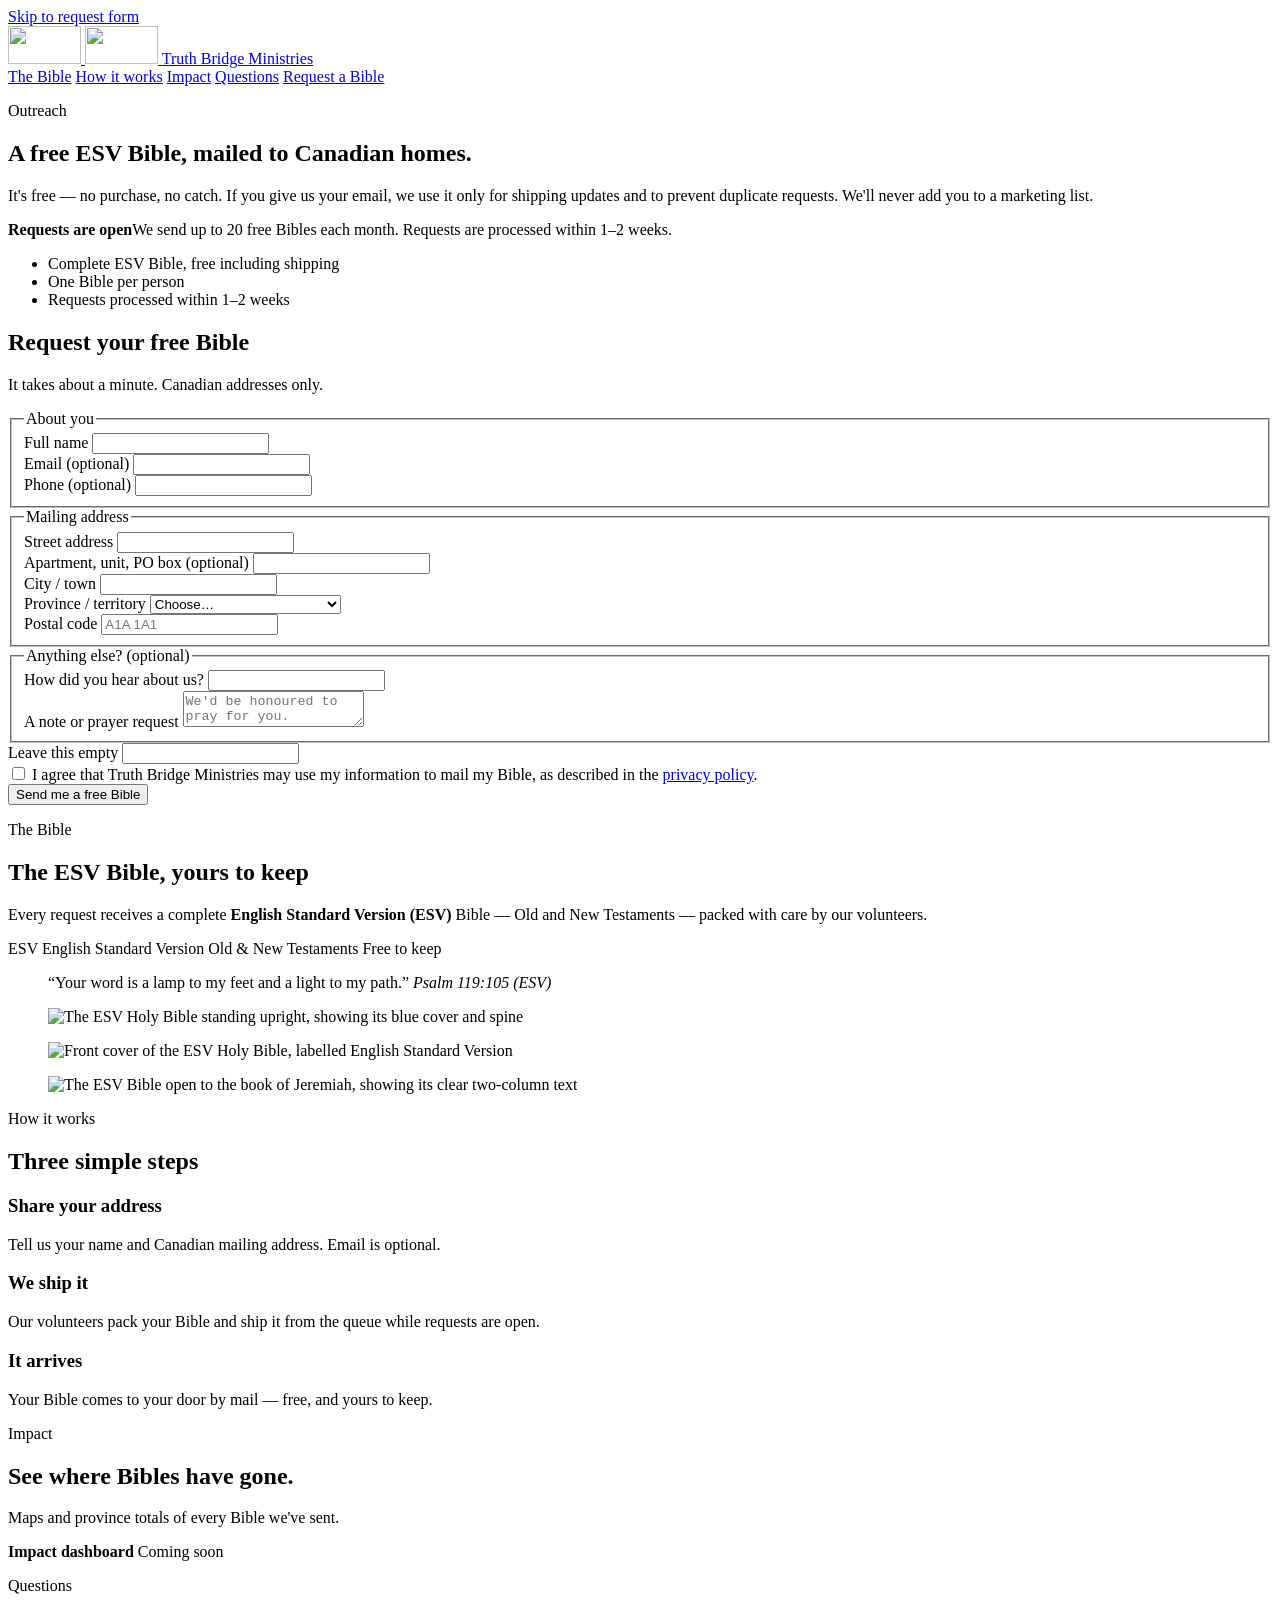
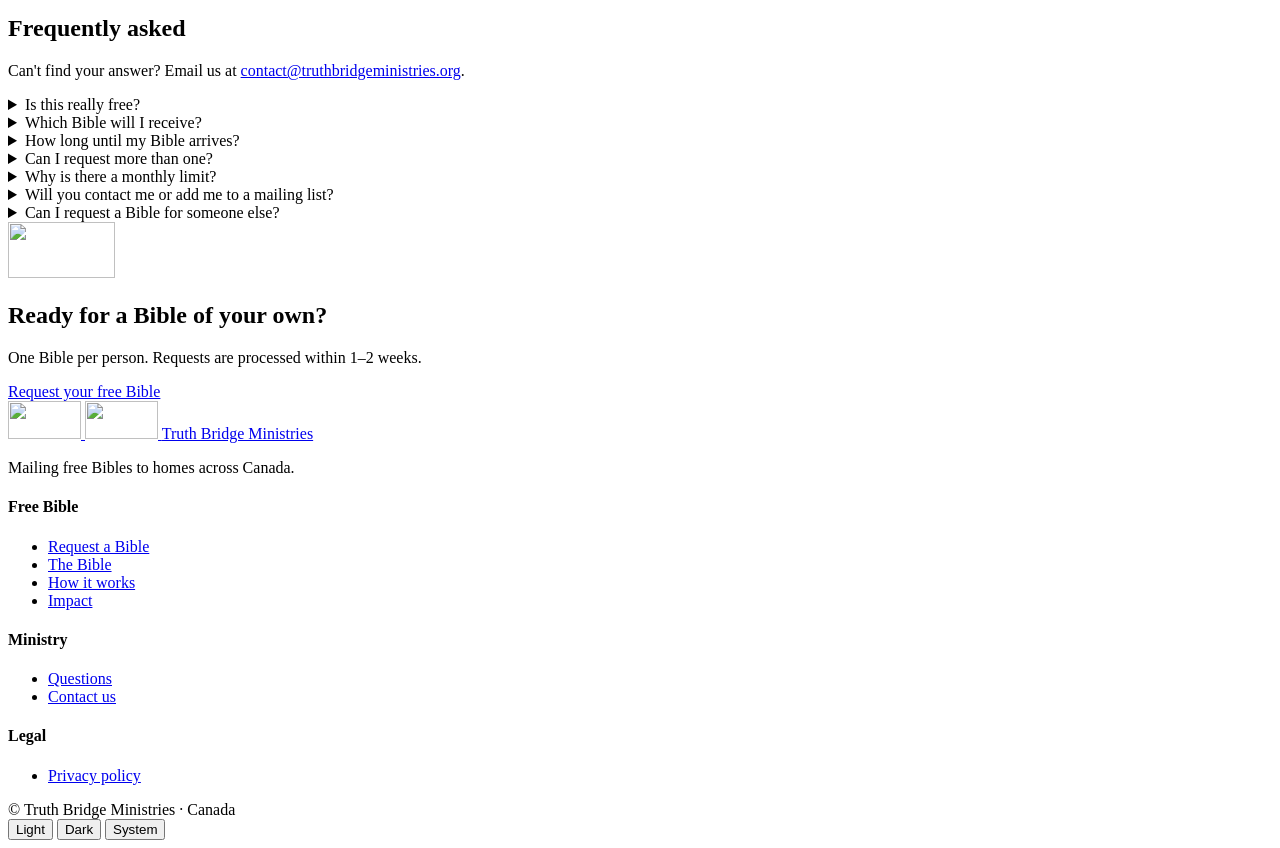
==== commit e42b813f: "Add ESV photo gallery and rename to Truth Bridge Ministries - Bible section uses cropped ESV media-p" ====
--- a/truthbridge/public/index.html
+++ b/truthbridge/public/index.html
@@ -3,13 +3,13 @@
 <head>
   <meta charset="utf-8">
   <meta name="viewport" content="width=device-width, initial-scale=1">
-  <title>TruthBridge Ministries — Free Bibles for Anyone in Canada</title>
-  <meta name="description" content="TruthBridge Ministries mails a free Bible to anyone in Canada. No cost, no catch — just fill in your address and we'll send one to you.">
+  <title>Truth Bridge Ministries — Free Bibles for Anyone in Canada</title>
+  <meta name="description" content="Truth Bridge Ministries mails a free ESV Bible to anyone in Canada. No cost, no catch — just fill in your address and we'll send one to you.">
   <meta name="theme-color" content="#072848">
   <link rel="icon" href="/assets/favicon.png" type="image/png">
   <link rel="apple-touch-icon" href="/assets/favicon.png">
-  <meta property="og:title" content="Free Bibles for anyone in Canada — TruthBridge Ministries">
-  <meta property="og:description" content="Request a free Bible, mailed to your door anywhere in Canada.">
+  <meta property="og:title" content="Free Bibles for anyone in Canada — Truth Bridge Ministries">
+  <meta property="og:description" content="Request a free ESV Bible, mailed to your door anywhere in Canada.">
   <meta property="og:type" content="website">
   <meta property="og:url" content="https://truthbridgeministries.org/">
   <script src="/assets/theme.js"></script>
@@ -23,10 +23,10 @@
 
 <header class="site-header">
   <div class="wrap">
-    <a class="brand" href="/" aria-label="TruthBridge Ministries — home">
+    <a class="brand" href="/" aria-label="Truth Bridge Ministries — home">
       <img class="logo-light" src="/assets/logo-mark.png" alt="" width="73" height="38">
       <img class="logo-dark" src="/assets/logo-mark-dark.png" alt="" width="73" height="38">
-      <span class="brand-name">TruthBridge Ministries</span>
+      <span class="brand-name">Truth Bridge Ministries</span>
     </a>
     <nav class="nav" aria-label="Main">
       <a href="#bible">The Bible</a>
@@ -44,7 +44,7 @@
     <div class="wrap hero-grid">
       <div class="hero-copy">
         <p class="eyebrow">Outreach</p>
-        <h1>A free Bible, mailed to Canadian homes.</h1>
+        <h1>A free ESV Bible, mailed to Canadian homes.</h1>
         <p class="lede">It's free — no purchase, no catch. If you give us your email, we use it only for shipping updates and to prevent duplicate requests. We'll never add you to a marketing list.</p>
 
         <div class="notice" id="notice" role="status">
@@ -53,7 +53,7 @@
         </div>
 
         <ul class="checks">
-          <li>Free, including shipping</li>
+          <li>Complete ESV Bible, free including shipping</li>
           <li>One Bible per person</li>
           <li>Requests processed within 1–2 weeks</li>
         </ul>
@@ -65,7 +65,7 @@
           <h2 class="form-title">This month's requests are full</h2>
           <p>We've reached our limit of <span data-limit>20</span> free Bibles for this month. Requests reopen on <strong data-reopens>the 1st of next month</strong> — please check back then.</p>
           <p>Want to help us send more Bibles each month? Gifts help cover printing and postage.</p>
-          <a class="btn" href="mailto:contact@truthbridgeministries.org?subject=Supporting%20TruthBridge%20Ministries">Support the ministry</a>
+          <a class="btn" href="mailto:contact@truthbridgeministries.org?subject=Supporting%20Truth%20Bridge%20Ministries">Support the ministry</a>
         </div>
 
         <form id="bible-form" novalidate>
@@ -152,7 +152,7 @@
 
           <label class="check">
             <input type="checkbox" name="consent" id="consent" required>
-            <span>I agree that TruthBridge Ministries may use my information to mail my Bible, as described in the <a href="/privacy">privacy policy</a>.</span>
+            <span>I agree that Truth Bridge Ministries may use my information to mail my Bible, as described in the <a href="/privacy">privacy policy</a>.</span>
           </label>
 
           <div id="turnstile"></div>
@@ -167,7 +167,7 @@
           <div class="icon-badge" aria-hidden="true">✓</div>
           <h2 class="form-title">Thank you — your request is in!</h2>
           <p>Requests are processed within 1–2 weeks.</p>
-          <p class="verse-sm">“And ye shall know the truth, and the truth shall make you free.” — John 8:32</p>
+          <p class="verse-sm">“You will know the truth, and the truth will set you free.” — John 8:32 (ESV)</p>
         </div>
       </div>
     </div>
@@ -176,35 +176,27 @@
   <!-- 2. Bible showcase -->
   <section id="bible" class="showcase band">
     <div class="wrap">
-      <div class="bible-art" aria-hidden="true">
-        <svg viewBox="0 0 320 300" xmlns="http://www.w3.org/2000/svg">
-          <defs>
-            <linearGradient id="cover" x1="0" x2="1" y1="0" y2="1">
-              <stop offset="0" stop-color="#14467d"/><stop offset="1" stop-color="#0b3460"/>
-            </linearGradient>
-          </defs>
-          <ellipse cx="160" cy="272" rx="110" ry="12" fill="#000" opacity=".25"/>
-          <rect x="70" y="40" width="180" height="225" rx="10" fill="url(#cover)" stroke="#e3a947" stroke-opacity=".35"/>
-          <rect x="70" y="40" width="18" height="225" rx="6" fill="#072848"/>
-          <rect x="246" y="48" width="8" height="210" rx="3" fill="#f4efe4"/>
-          <path d="M168 88 V176 M142 114 H194" stroke="#e3a947" stroke-width="9" stroke-linecap="round"/>
-          <text x="168" y="222" text-anchor="middle" font-family="Cinzel, Georgia, serif" font-weight="600" font-size="19" fill="#e3a947" letter-spacing="3">HOLY BIBLE</text>
-          <path d="M228 265 L228 292 L236 284 L244 292 L244 265" fill="#e3a947"/>
-        </svg>
-      </div>
-      <div>
-        <p class="eyebrow">The Bible</p>
-        <h2>A complete Bible of your own</h2>
-        <p class="lede">Every request receives a full Bible, Old and New Testaments, in English. Our volunteers pack each one with care.</p>
-        <div class="tags">
-          <span class="tag strong">Holy Bible</span>
-          <span class="tag">English</span>
-          <span class="tag">Yours to keep</span>
+      <div class="showcase-head">
+        <div>
+          <p class="eyebrow">The Bible</p>
+          <h2>The ESV Bible, yours to keep</h2>
+          <p class="lede">Every request receives a complete <strong>English Standard Version (ESV)</strong> Bible — Old and New Testaments — packed with care by our volunteers.</p>
+          <div class="tags">
+            <span class="tag strong">ESV</span>
+            <span class="tag">English Standard Version</span>
+            <span class="tag">Old &amp; New Testaments</span>
+            <span class="tag">Free to keep</span>
+          </div>
         </div>
         <blockquote class="verse">
-          “Thy word is a lamp unto my feet, and a light unto my path.”
-          <cite>Psalm 119:105</cite>
+          “Your word is a lamp to my feet and a light to my path.”
+          <cite>Psalm 119:105 (ESV)</cite>
         </blockquote>
+      </div>
+      <div class="bible-gallery">
+        <figure><img src="/assets/bible-standing.jpg" width="800" height="1000" loading="lazy" alt="The ESV Holy Bible standing upright, showing its blue cover and spine"></figure>
+        <figure><img src="/assets/bible-cover.jpg" width="800" height="1000" loading="lazy" alt="Front cover of the ESV Holy Bible, labelled English Standard Version"></figure>
+        <figure><img src="/assets/bible-open.jpg" width="1280" height="1000" loading="lazy" alt="The ESV Bible open to the book of Jeremiah, showing its clear two-column text"></figure>
       </div>
     </div>
   </section>
@@ -249,6 +241,7 @@
       </div>
       <div class="faq">
         <details><summary>Is this really free?</summary><p>Yes — for any mailing address in Canada, including shipping, while monthly capacity and funding allow. Our ministry is supported by the generosity of people who want God's Word in every Canadian home.</p></details>
+        <details><summary>Which Bible will I receive?</summary><p>A complete English Standard Version (ESV) Bible, with both the Old and New Testaments. It's yours to keep.</p></details>
         <details><summary>How long until my Bible arrives?</summary><p>Requests are processed within 1–2 weeks.</p></details>
         <details><summary>Can I request more than one?</summary><p>No. We send one Bible per person so we can reach as many people as possible.</p></details>
         <details><summary>Why is there a monthly limit?</summary><p>It keeps the ministry funded and sustainable. We currently send up to <span data-limit>20</span> Bibles each month. When the month is full, requests reopen on the 1st.</p></details>
@@ -278,7 +271,7 @@
         <a class="brand" href="/">
           <img class="logo-light" src="/assets/logo-mark.png" alt="" width="73" height="38">
           <img class="logo-dark" src="/assets/logo-mark-dark.png" alt="" width="73" height="38">
-          <span class="brand-name">TruthBridge Ministries</span>
+          <span class="brand-name">Truth Bridge Ministries</span>
         </a>
         <p>Mailing free Bibles to homes across Canada.</p>
       </div>
@@ -306,7 +299,7 @@
       </div>
     </div>
     <div class="footer-bottom">
-      <div>© <span id="year"></span> TruthBridge Ministries · Canada</div>
+      <div>© <span id="year"></span> Truth Bridge Ministries · Canada</div>
       <div class="theme-toggle" role="group" aria-label="Appearance">
         <button type="button" data-theme-choice="light">Light</button>
         <button type="button" data-theme-choice="dark">Dark</button>
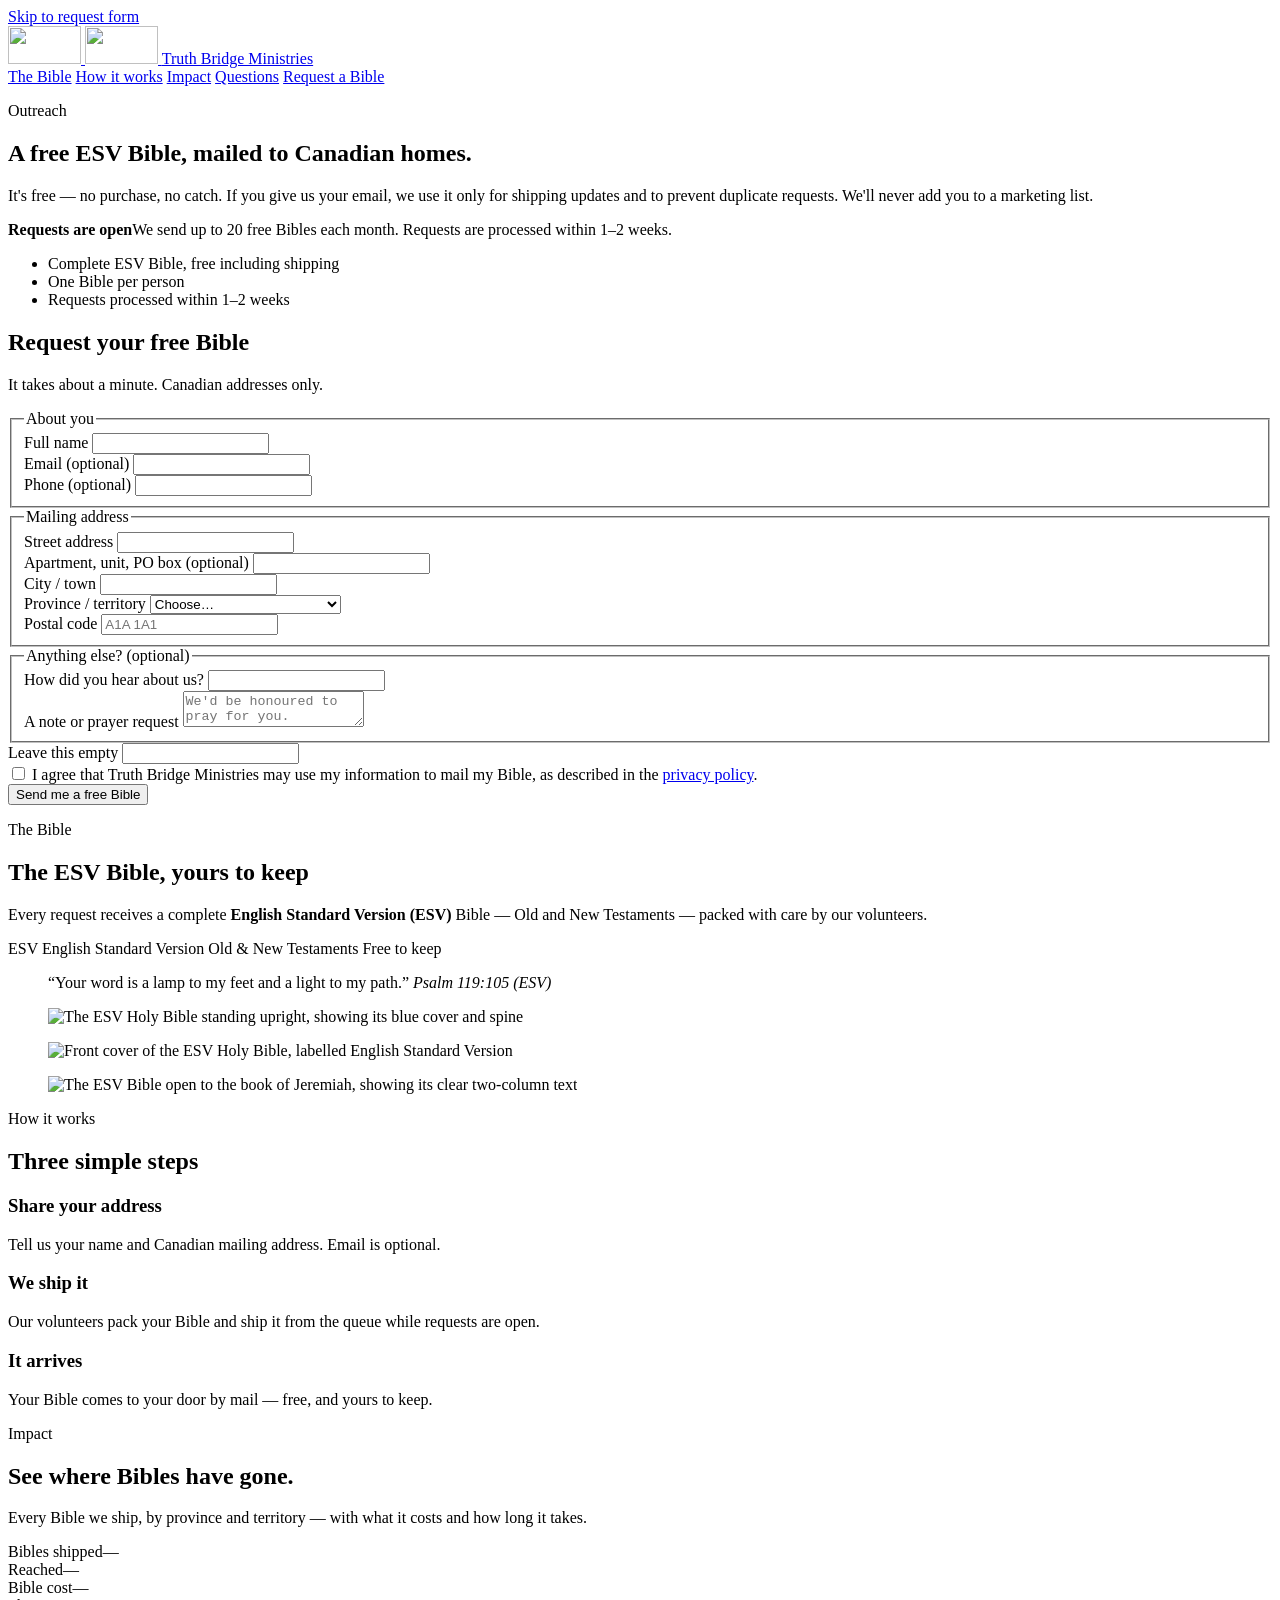
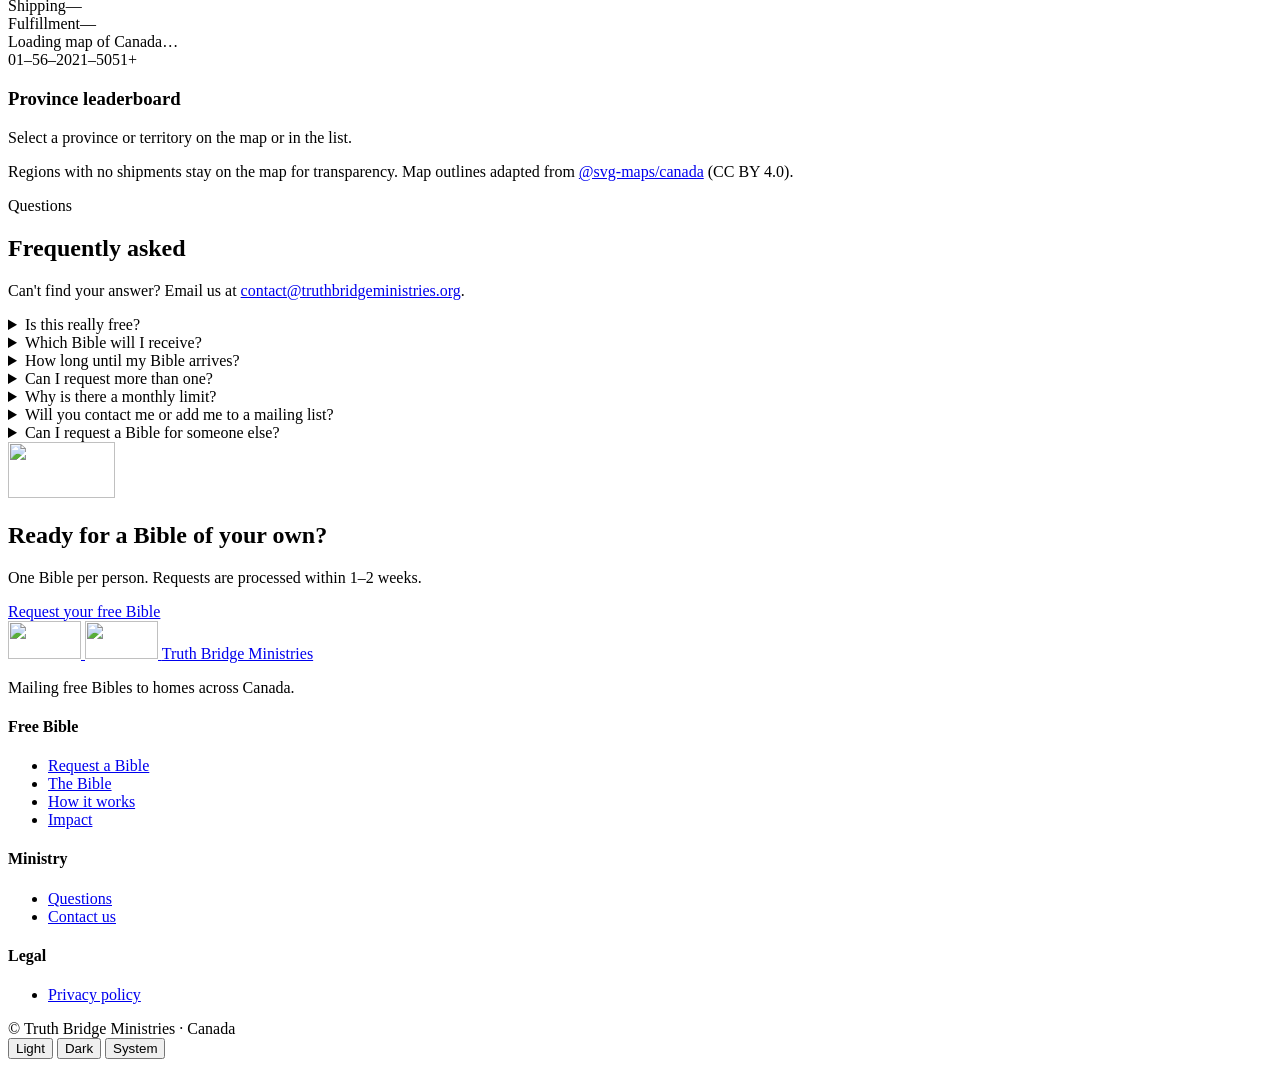
==== commit 1f1d5ad0: "Add impact dashboard with KPIs, Canada map and province leaderboard - /api/impact returns shipped, r" ====
--- a/truthbridge/public/index.html
+++ b/truthbridge/public/index.html
@@ -216,18 +216,38 @@
     </div>
   </section>
 
-  <!-- 4. Impact dashboard (placeholder until details are ready) -->
+  <!-- 4. Impact dashboard (impact.js fills it from /api/impact, or sample figures until the database is connected) -->
   <section id="impact" class="alt">
-    <div class="wrap">
+    <div class="wrap" id="impact-dashboard">
       <div class="section-head">
         <p class="eyebrow">Impact</p>
         <h2>See where Bibles have gone.</h2>
-        <p class="lede">Maps and province totals of every Bible we've sent.</p>
-      </div>
-      <div class="impact-placeholder">
-        <strong>Impact dashboard</strong>
-        <span>Coming soon</span>
-      </div>
+        <p class="lede">Every Bible we ship, by province and territory — with what it costs and how long it takes.</p>
+        <p class="sample-note" id="impact-sample" hidden>Sample figures — live totals will appear once the request database is connected.</p>
+      </div>
+
+      <div class="kpis">
+        <div class="kpi kpi-lead" data-kpi="shipped"><span class="kpi-label">Bibles shipped</span><span class="kpi-value">—</span><span class="kpi-note"></span></div>
+        <div class="kpi" data-kpi="reached"><span class="kpi-label">Reached</span><span class="kpi-value">—</span><span class="kpi-note"></span></div>
+        <div class="kpi" data-kpi="bible"><span class="kpi-label">Bible cost</span><span class="kpi-value">—</span><span class="kpi-note"></span></div>
+        <div class="kpi" data-kpi="shipping"><span class="kpi-label">Shipping</span><span class="kpi-value">—</span><span class="kpi-note"></span></div>
+        <div class="kpi" data-kpi="days"><span class="kpi-label">Fulfillment</span><span class="kpi-value">—</span><span class="kpi-note"></span></div>
+      </div>
+
+      <div class="impact-panel">
+        <div class="impact-map-wrap">
+          <div id="impact-map" class="impact-map" aria-busy="true">Loading map of Canada…</div>
+          <div class="map-legend" aria-hidden="true">
+            <span><i class="b0"></i>0</span><span><i class="b1"></i>1–5</span><span><i class="b2"></i>6–20</span><span><i class="b3"></i>21–50</span><span><i class="b4"></i>51+</span>
+          </div>
+        </div>
+        <div class="impact-side">
+          <h3>Province leaderboard</h3>
+          <p class="impact-selected" id="impact-selected" aria-live="polite">Select a province or territory on the map or in the list.</p>
+          <ol class="board" id="impact-board"></ol>
+        </div>
+      </div>
+      <p class="impact-foot">Regions with no shipments stay on the map for transparency. Map outlines adapted from <a href="https://github.com/VictorCazanave/svg-maps/tree/master/packages/canada" rel="noopener">@svg-maps/canada</a> (CC BY 4.0).</p>
     </div>
   </section>
 
@@ -310,5 +330,6 @@
 </footer>
 
 <script src="/assets/app.js" defer></script>
+<script src="/assets/impact.js" defer></script>
 </body>
 </html>
